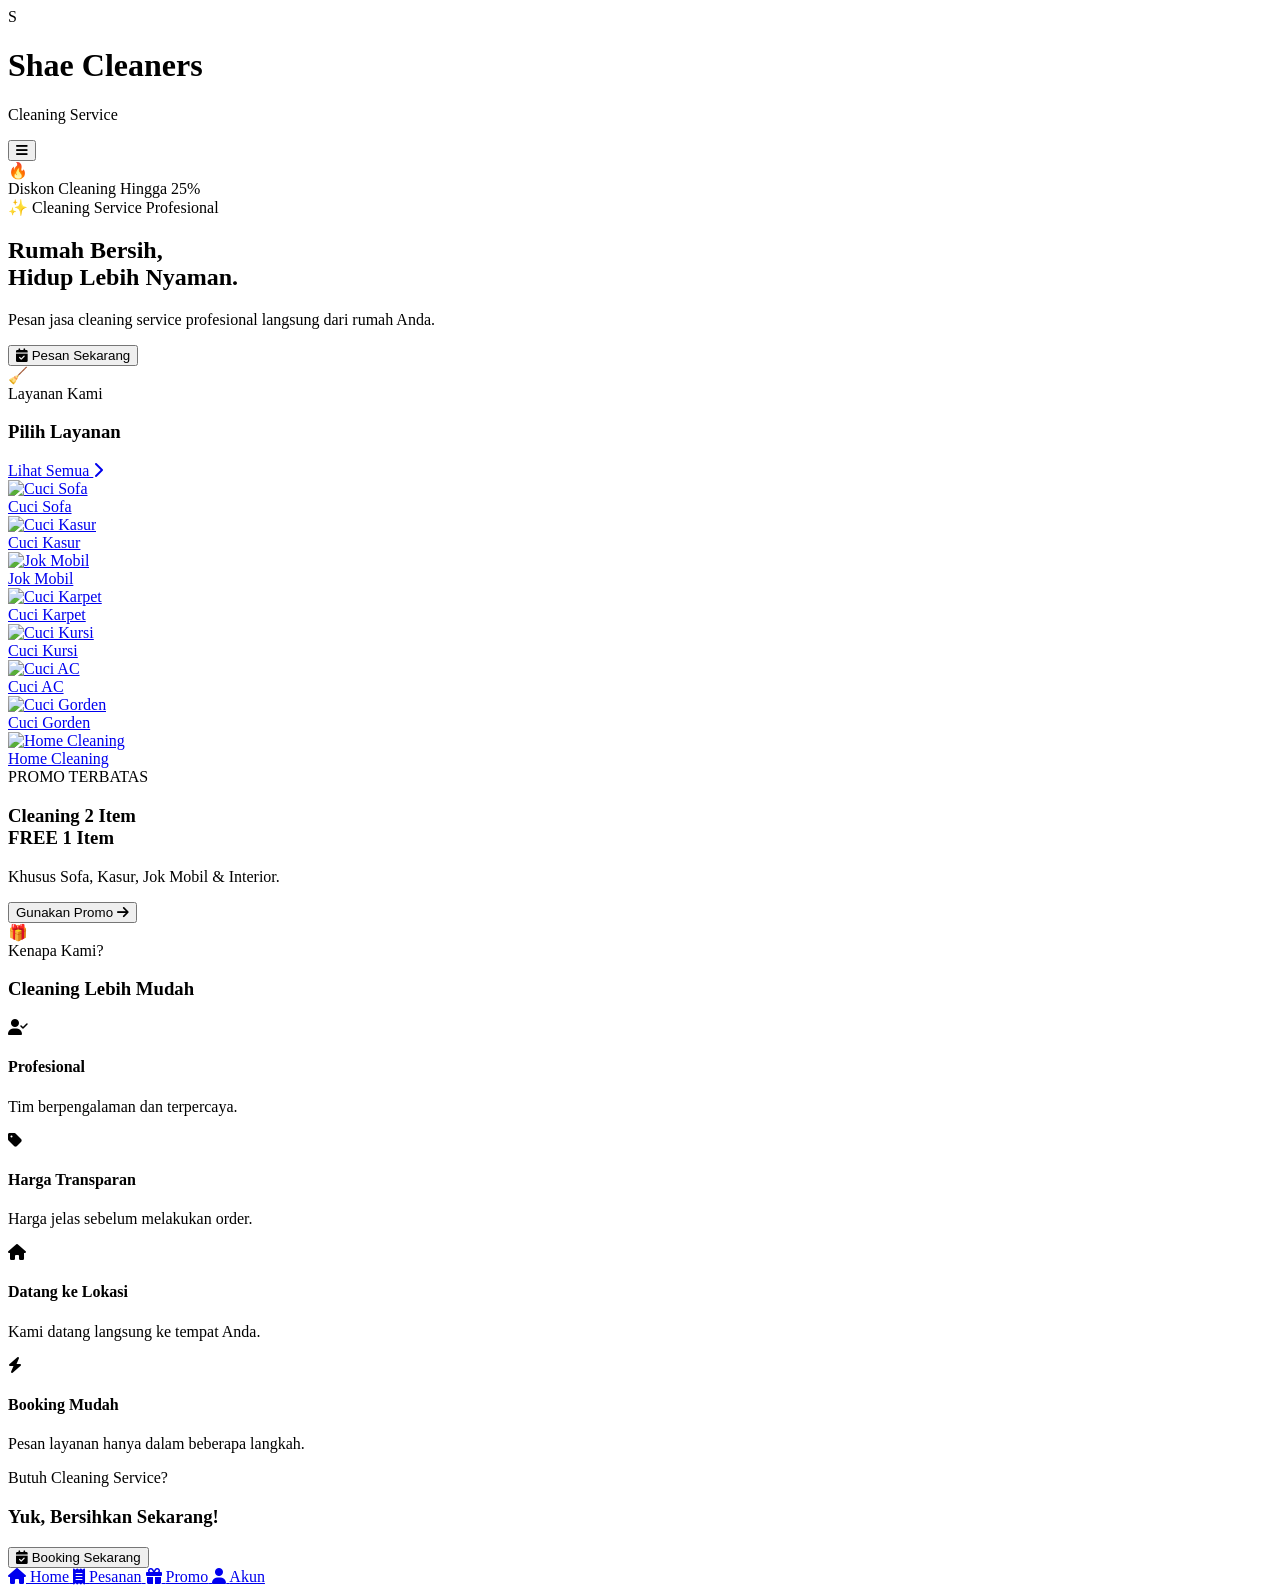
==== index.html @ 7806cbf8 "Create index.html" ====
<!DOCTYPE html>
<html lang="id">
<head>
    <meta charset="UTF-8">

    <meta name="viewport"
          content="width=device-width, initial-scale=1.0,
                   maximum-scale=1.0, user-scalable=no">

    <meta name="theme-color" content="#1976D2">

    <meta name="description"
          content="Shae Cleaners - Jasa cleaning service profesional untuk sofa, kasur, jok mobil, karpet dan rumah.">

    <title>Shae Cleaners</title>

    <!-- PWA -->
    <link rel="manifest" href="manifest.json">

    <!-- CSS -->
    <link rel="stylesheet" href="css/style.css">

    <!-- Font -->
    <link rel="preconnect" href="https://fonts.googleapis.com">
    <link rel="preconnect" href="https://fonts.gstatic.com" crossorigin>

    <link href="https://fonts.googleapis.com/css2?family=Poppins:wght@400;500;600;700&display=swap"
          rel="stylesheet">

    <!-- Icons -->
    <link rel="stylesheet"
          href="https://cdnjs.cloudflare.com/ajax/libs/font-awesome/6.5.2/css/all.min.css">
</head>

<body>

<!-- =========================
     APP
========================= -->
<div class="app">

    <!-- =========================
         HEADER
    ========================== -->
    <header class="header">

        <div class="header-left">

            <div class="logo">
                <span>S</span>
            </div>

            <div class="brand">
                <h1>Shae <b>Cleaners</b></h1>
                <p>Cleaning Service</p>
            </div>

        </div>

        <button class="menu-btn" id="menuBtn" aria-label="Menu">
            <i class="fa-solid fa-bars"></i>
        </button>

    </header>


    <!-- =========================
         PROMO HEADER
    ========================== -->
    <div class="promo-bar">

        <div class="promo-icon">
            🔥
        </div>

        <div class="promo-text">
            <span id="promoText">
                Diskon Cleaning Hingga 25%
            </span>
        </div>

    </div>


    <!-- =========================
         HERO
    ========================== -->
    <section class="hero">

        <div class="hero-content">

            <span class="hero-badge">
                ✨ Cleaning Service Profesional
            </span>

            <h2>
                Rumah Bersih,<br>
                <span>Hidup Lebih Nyaman.</span>
            </h2>

            <p>
                Pesan jasa cleaning service profesional
                langsung dari rumah Anda.
            </p>

            <button class="btn-primary"
                    onclick="location.href='order.html'">

                <i class="fa-solid fa-calendar-check"></i>

                Pesan Sekarang

            </button>

        </div>

        <div class="hero-image">

            <div class="clean-icon">
                🧹
            </div>

            <div class="bubble bubble-1"></div>
            <div class="bubble bubble-2"></div>
            <div class="bubble bubble-3"></div>

        </div>

    </section>
<!-- =========================
     LAYANAN
========================= -->
<section class="section services-section">

    <div class="section-title">

        <div>
            <span>Layanan Kami</span>
            <h3>Pilih Layanan</h3>
        </div>

        <a href="order.html" class="see-all">
            Lihat Semua
            <i class="fa-solid fa-chevron-right"></i>
        </a>

    </div>


    <div class="service-grid">

        <!-- Cuci Sofa -->
        <a href="sofa.html" class="service-card">

            <div class="service-icon">
                <img src="assets/icons/sofa.png"
                     alt="Cuci Sofa">
            </div>

            <span>Cuci Sofa</span>

        </a>


        <!-- Cuci Kasur -->
        <a href="kasur.html" class="service-card">

            <div class="service-icon">
                <img src="assets/icons/kasur.png"
                     alt="Cuci Kasur">
            </div>

            <span>Cuci Kasur</span>

        </a>


        <!-- Jok Mobil -->
        <a href="jokmobil.html" class="service-card">

            <div class="service-icon">
                <img src="assets/icons/jokmobil.png"
                     alt="Jok Mobil">
            </div>

            <span>Jok Mobil</span>

        </a>


        <!-- Karpet -->
        <a href="karpet.html" class="service-card">

            <div class="service-icon">
                <img src="assets/icons/karpet.png"
                     alt="Cuci Karpet">
            </div>

            <span>Cuci Karpet</span>

        </a>


        <!-- Kursi -->
        <a href="kursi.html" class="service-card">

            <div class="service-icon">
                <img src="assets/icons/kursi.png"
                     alt="Cuci Kursi">
            </div>

            <span>Cuci Kursi</span>

        </a>


        <!-- AC -->
        <a href="ac.html" class="service-card">

            <div class="service-icon">
                <img src="assets/icons/ac.png"
                     alt="Cuci AC">
            </div>

            <span>Cuci AC</span>

        </a>


        <!-- Gorden -->
        <a href="gorden.html" class="service-card">

            <div class="service-icon">
                <img src="assets/icons/gorden.png"
                     alt="Cuci Gorden">
            </div>

            <span>Cuci Gorden</span>

        </a>


        <!-- Home Cleaning -->
        <a href="homecleaning.html" class="service-card">

            <div class="service-icon">
                <img src="assets/icons/homecleaning.png"
                     alt="Home Cleaning">
            </div>

            <span>Home Cleaning</span>

        </a>

    </div>
</section>
    <!-- =========================
         PROMO CARD
    ========================== -->
    <section class="promo-section">

        <div class="promo-card">

            <div class="promo-card-content">

                <span class="promo-label">
                    PROMO TERBATAS
                </span>

                <h3>
                    Cleaning 2 Item<br>
                    <strong>FREE 1 Item</strong>
                </h3>

                <p>
                    Khusus Sofa, Kasur, Jok Mobil
                    & Interior.
                </p>

                <button onclick="location.href='order.html'">

                    Gunakan Promo

                    <i class="fa-solid fa-arrow-right"></i>

                </button>

            </div>

            <div class="promo-card-icon">
                🎁
            </div>

        </div>

    </section>


    <!-- =========================
         KEUNGGULAN
    ========================== -->
    <section class="section advantages">

        <div class="section-heading">

            <span>Kenapa Kami?</span>

            <h3>
                Cleaning Lebih Mudah
            </h3>

        </div>


        <div class="advantage-list">

            <div class="advantage">

                <div class="advantage-icon">
                    <i class="fa-solid fa-user-check"></i>
                </div>

                <div>
                    <h4>Profesional</h4>
                    <p>Tim berpengalaman dan terpercaya.</p>
                </div>

            </div>


            <div class="advantage">

                <div class="advantage-icon">
                    <i class="fa-solid fa-tag"></i>
                </div>

                <div>
                    <h4>Harga Transparan</h4>
                    <p>Harga jelas sebelum melakukan order.</p>
                </div>

            </div>


            <div class="advantage">

                <div class="advantage-icon">
                    <i class="fa-solid fa-house"></i>
                </div>

                <div>
                    <h4>Datang ke Lokasi</h4>
                    <p>Kami datang langsung ke tempat Anda.</p>
                </div>

            </div>


            <div class="advantage">

                <div class="advantage-icon">
                    <i class="fa-solid fa-bolt"></i>
                </div>

                <div>
                    <h4>Booking Mudah</h4>
                    <p>Pesan layanan hanya dalam beberapa langkah.</p>
                </div>

            </div>

        </div>

    </section>


    <!-- =========================
         CTA
    ========================== -->
    <section class="cta">

        <div class="cta-content">

            <span>
                Butuh Cleaning Service?
            </span>

            <h3>
                Yuk, Bersihkan Sekarang!
            </h3>

            <button onclick="location.href='order.html'">

                <i class="fa-solid fa-calendar-check"></i>

                Booking Sekarang

            </button>

        </div>

    </section>


    <!-- =========================
         BOTTOM NAVIGATION
    ========================== -->
    <nav class="bottom-nav">

        <a href="index.html" class="nav-item active">

            <i class="fa-solid fa-house"></i>

            <span>Home</span>

        </a>


        <a href="order.html" class="nav-item">

            <i class="fa-solid fa-receipt"></i>

            <span>Pesanan</span>

        </a>


        <a href="promo.html" class="nav-item">

            <i class="fa-solid fa-gift"></i>

            <span>Promo</span>

        </a>


        <a href="akun.html" class="nav-item">

            <i class="fa-solid fa-user"></i>

            <span>Akun</span>

        </a>

    </nav>

</div>
<!-- =========================
     JAVASCRIPT
========================= -->
<script src="js/app.js"></script>
</body>
</html>
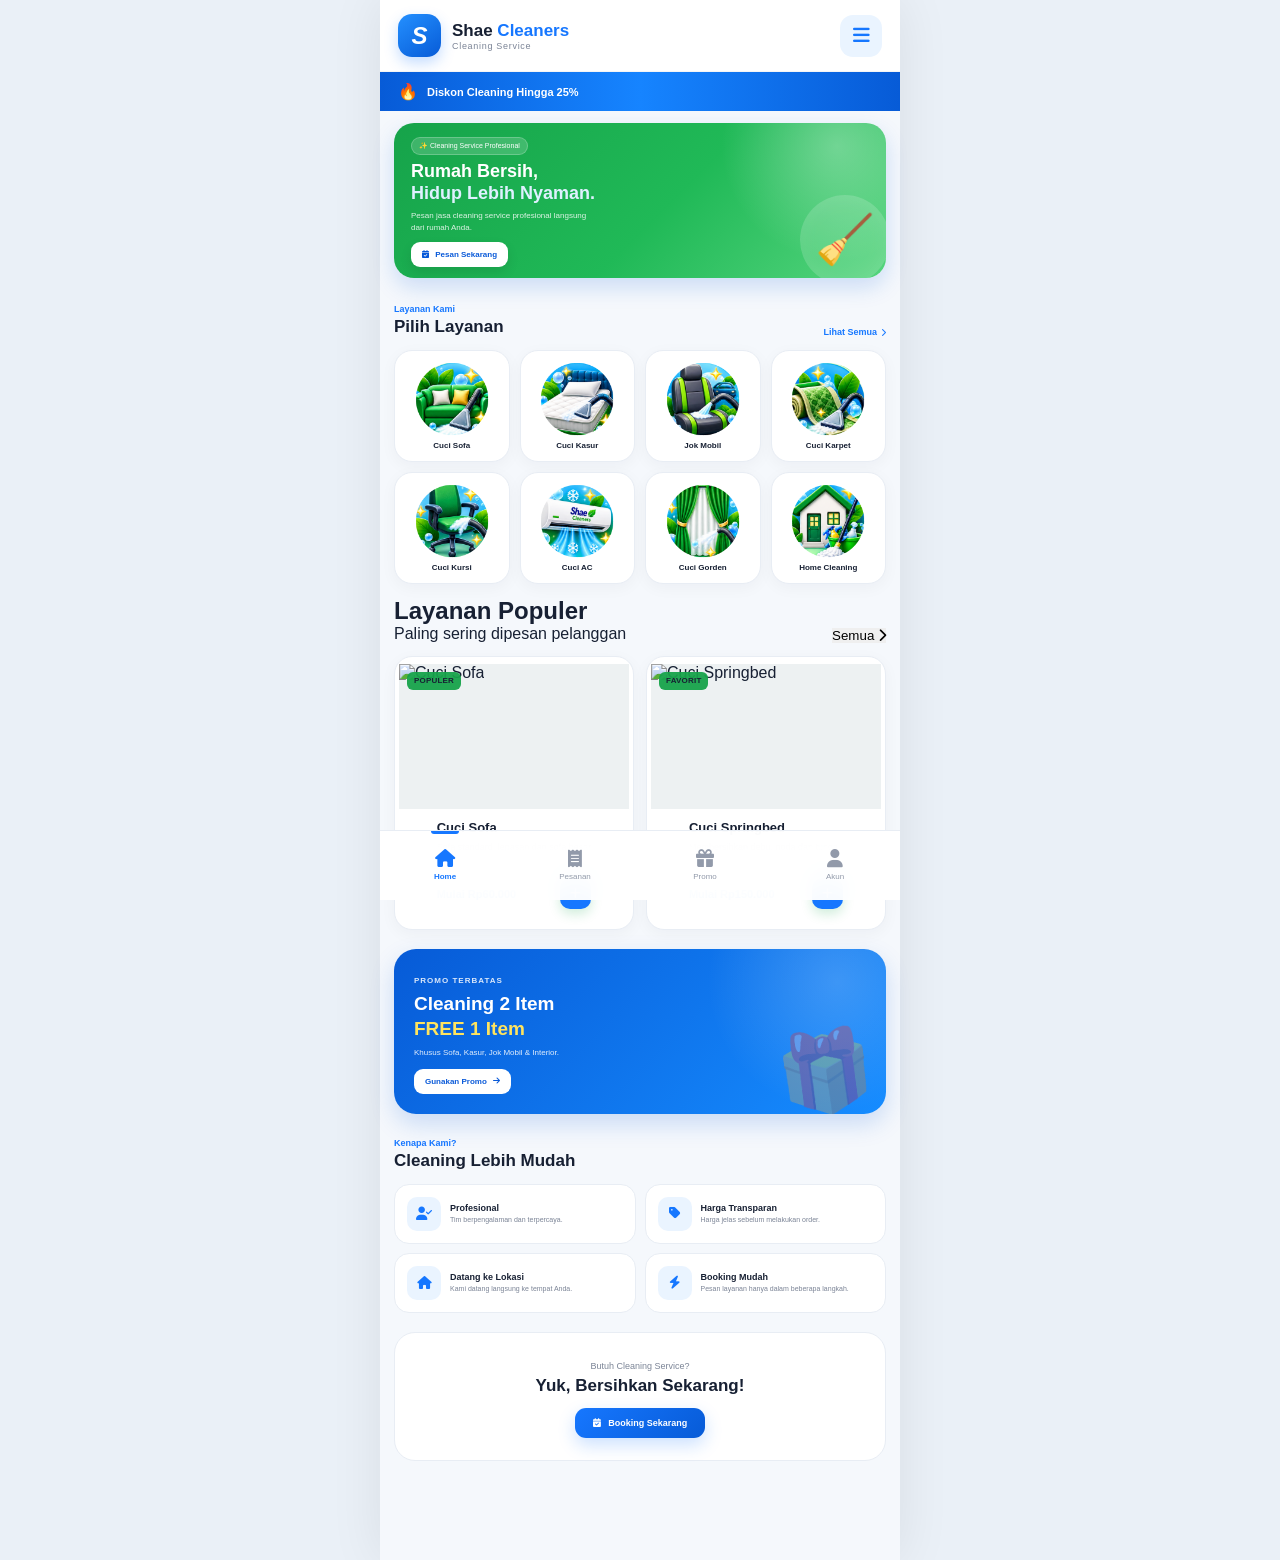
==== commit a70a2a3b: "Update index.html" ====
--- a/index.html
+++ b/index.html
@@ -254,6 +254,107 @@
 
     </div>
 </section>
+<!-- =====================================================
+     LAYANAN POPULER
+===================================================== -->
+<section class="section">
+  <div class="section-title">
+    <div>
+      <h2>Layanan Populer</h2>
+      <p>Paling sering dipesan pelanggan</p>
+    </div>
+    <button onclick="goToServices()">
+      Semua
+      <i class="fa-solid fa-chevron-right"></i>
+    </button>
+  </div>
+  <div class="service-list">
+    <!-- SOFA -->
+    <article class="service-card"
+             onclick="openService('sofa')">
+      <div class="service-image">
+        <img
+          src="assets/banner/banner1.png"
+          alt="Cuci Sofa"
+          loading="lazy"
+        >
+        <span class="service-badge">
+          POPULER
+        </span>
+      </div>
+      <div class="service-info">
+        <h3>Cuci Sofa</h3>
+        <p>
+          Sofa standard, lepasan dan sofa besar
+        </p>
+
+        <div class="service-bottom">
+
+          <strong>
+            Mulai Rp60.000
+          </strong>
+
+          <button
+            onclick="event.stopPropagation(); openService('sofa')">
+
+            <i class="fa-solid fa-plus"></i>
+
+          </button>
+
+        </div>
+
+      </div>
+
+    </article>
+
+
+
+    <!-- SPRINGBED -->
+
+    <article class="service-card"
+             onclick="openService('kasur')">
+
+      <div class="service-image">
+
+        <img
+          src="assets/banner/banner2.png"
+          alt="Cuci Springbed"
+          loading="lazy"
+        >
+
+        <span class="service-badge">
+          FAVORIT
+        </span>
+
+      </div>
+
+      <div class="service-info">
+
+        <h3>Cuci Springbed</h3>
+
+        <p>
+          Membersihkan debu, noda dan tungau
+        </p>
+
+        <div class="service-bottom">
+
+          <strong>
+            Mulai Rp150.000
+          </strong>
+
+          <button
+            onclick="event.stopPropagation(); openService('kasur')">
+
+            <i class="fa-solid fa-plus"></i>
+
+          </button>
+
+        </div>
+
+      </div>
+
+    </article>
+</div></section>
     <!-- =========================
          PROMO CARD
     ========================== -->
--- a/css/style.css
+++ b/css/style.css
@@ -0,0 +1,1010 @@
+/* =====================================================
+   SHAE CLEANERS
+   STYLE.CSS
+===================================================== */
+
+:root {
+    --primary: #1677ff;
+    --primary-dark: #0758d8;
+    --primary-light: #eaf4ff;
+    --text: #172033;
+    --muted: #7b8496;
+    --white: #ffffff;
+    --bg: #f5f8fc;
+    --border: #e8edf4;
+    --shadow: 0 8px 25px rgba(24, 75, 130, 0.08);
+    --radius: 18px;
+}
+
+* {
+    margin: 0;
+    padding: 0;
+    box-sizing: border-box;
+}
+
+html {
+    scroll-behavior: smooth;
+}
+
+body {
+    font-family: "Poppins", sans-serif;
+    background: var(--bg);
+    color: var(--text);
+    min-height: 100vh;
+    overflow-x: hidden;
+}
+
+button,
+a {
+    font-family: inherit;
+}
+
+button {
+    border: none;
+    cursor: pointer;
+}
+
+a {
+    text-decoration: none;
+    color: inherit;
+}
+
+
+/* =====================================================
+   APP
+===================================================== */
+
+.app {
+    width: 100%;
+    max-width: 520px;
+    min-height: 100vh;
+    margin: auto;
+    background: var(--bg);
+    position: relative;
+    padding-bottom: 85px;
+}
+
+
+/* =====================================================
+   HEADER
+===================================================== */
+
+.header {
+    height: 72px;
+    background: var(--white);
+    display: flex;
+    align-items: center;
+    justify-content: space-between;
+    padding: 0 18px;
+    position: sticky;
+    top: 0;
+    z-index: 1000;
+    border-bottom: 1px solid rgba(0, 0, 0, 0.04);
+}
+
+.header-left {
+    display: flex;
+    align-items: center;
+    gap: 11px;
+}
+
+.logo {
+    width: 43px;
+    height: 43px;
+    border-radius: 14px;
+    display: flex;
+    justify-content: center;
+    align-items: center;
+    background: linear-gradient(145deg, #2490ff, #075bd7);
+    box-shadow: 0 6px 14px rgba(22, 119, 255, 0.25);
+}
+
+.logo span {
+    color: white;
+    font-size: 24px;
+    font-weight: 700;
+    font-style: italic;
+}
+
+.brand h1 {
+    font-size: 17px;
+    line-height: 20px;
+    font-weight: 600;
+    color: var(--text);
+}
+
+.brand h1 b {
+    color: var(--primary);
+}
+
+.brand p {
+    color: var(--muted);
+    font-size: 9px;
+    letter-spacing: 0.7px;
+}
+
+.menu-btn {
+    width: 42px;
+    height: 42px;
+    border-radius: 13px;
+    background: var(--primary-light);
+    color: var(--primary);
+    font-size: 19px;
+    display: flex;
+    align-items: center;
+    justify-content: center;
+    transition: 0.2s;
+}
+
+.menu-btn:active {
+    transform: scale(0.92);
+}
+
+
+/* =====================================================
+   PROMO BAR
+===================================================== */
+
+.promo-bar {
+    height: 39px;
+    padding: 0 18px;
+    background: linear-gradient(
+        90deg,
+        #075bd7,
+        #1684ff,
+        #075bd7
+    );
+    color: white;
+    display: flex;
+    align-items: center;
+    gap: 9px;
+    overflow: hidden;
+}
+
+.promo-icon {
+    font-size: 16px;
+    flex-shrink: 0;
+}
+
+.promo-text {
+    font-size: 11px;
+    font-weight: 600;
+    white-space: nowrap;
+    overflow: hidden;
+}
+
+#promoText {
+    display: inline-block;
+    transition: 0.35s ease;
+}
+
+/* =====================================================
+   HERO - COMPACT
+===================================================== */
+
+.hero {
+    margin: 12px 14px;
+    min-height: 155px;
+    height: 155px;
+    border-radius: 20px;
+    overflow: hidden;
+    position: relative;
+
+    background:
+        radial-gradient(
+            circle at 90% 15%,
+            rgba(255,255,255,0.30),
+            transparent 25%
+        ),
+        linear-gradient(
+      135deg,
+      #16a34a 0%,
+      #20b957 55%,
+      #54d47d 100%
+    );
+
+    color: white;
+
+    display: flex;
+    align-items: center;
+
+    padding: 16px 17px;
+
+    box-shadow:
+        0 9px 22px rgba(9, 94, 215, 0.18);
+}
+
+
+/* Isi Hero */
+
+.hero-content {
+    width: 68%;
+    position: relative;
+    z-index: 2;
+}
+
+
+/* Badge */
+
+.hero-badge {
+    display: inline-block;
+
+    background: rgba(255,255,255,0.17);
+    border: 1px solid rgba(255,255,255,0.22);
+
+    padding: 4px 7px;
+    border-radius: 20px;
+
+    font-size: 7px;
+
+    margin-bottom: 6px;
+}
+
+
+/* Judul */
+
+.hero h2 {
+    font-size: 18px;
+    line-height: 1.22;
+    font-weight: 700;
+
+    margin-bottom: 5px;
+}
+
+.hero h2 span {
+    color: #dff1ff;
+}
+
+
+/* Deskripsi */
+
+.hero p {
+    font-size: 8px;
+    line-height: 1.45;
+
+    color: rgba(255,255,255,0.85);
+
+    max-width: 180px;
+}
+
+
+/* Tombol */
+
+.btn-primary {
+    margin-top: 8px;
+
+    padding: 8px 11px;
+
+    border-radius: 9px;
+
+    background: white;
+    color: var(--primary-dark);
+
+    font-size: 8px;
+    font-weight: 700;
+
+    box-shadow:
+        0 5px 12px rgba(0,0,0,0.10);
+
+    transition: 0.2s;
+}
+
+.btn-primary i {
+    margin-right: 4px;
+}
+
+
+/* Gambar/Icon Hero */
+
+.hero-image {
+    position: absolute;
+
+    width: 110px;
+    height: 110px;
+
+    right: -8px;
+    bottom: -12px;
+}
+
+.clean-icon {
+    width: 90px;
+    height: 90px;
+
+    border-radius: 50%;
+
+    background: rgba(255,255,255,0.13);
+
+    display: flex;
+    align-items: center;
+    justify-content: center;
+
+    font-size: 48px;
+
+    position: absolute;
+
+    right: 4px;
+    bottom: 5px;
+
+    box-shadow:
+        inset 0 0 25px rgba(255,255,255,0.08);
+}
+
+
+/* Bubble */
+
+.bubble-1 {
+    width: 15px;
+    height: 15px;
+}
+
+.bubble-2 {
+    width: 8px;
+    height: 8px;
+}
+
+.bubble-3 {
+    width: 11px;
+    height: 11px;
+}
+/* =====================================================
+   SECTION
+===================================================== */
+
+.section {
+    padding: 8px 14px 5px;
+}
+
+.section-title {
+    display: flex;
+    align-items: flex-end;
+    justify-content: space-between;
+    margin-bottom: 13px;
+}
+
+.section-title span,
+.section-heading span {
+    color: var(--primary);
+    font-size: 9px;
+    font-weight: 600;
+}
+
+.section-title h3,
+.section-heading h3 {
+    margin-top: 1px;
+    font-size: 17px;
+    font-weight: 700;
+}
+
+.see-all {
+    color: var(--primary);
+    font-size: 9px;
+    font-weight: 600;
+    display: flex;
+    align-items: center;
+    gap: 4px;
+}
+
+.see-all i {
+    font-size: 8px;
+}
+
+
+/* =====================================================
+   SERVICE GRID
+===================================================== */
+
+.service-grid {
+    display: grid;
+    grid-template-columns: repeat(4, 1fr);
+    gap: 10px;
+}
+
+.service-card {
+    background: var(--white);
+    border-radius: 16px;
+    min-height: 112px;
+    padding: 7px 4px 9px;
+    display: flex;
+    flex-direction: column;
+    align-items: center;
+    justify-content: center;
+    border: 1px solid var(--border);
+    box-shadow: 0 5px 16px rgba(30, 65, 110, 0.045);
+    transition:
+        transform 0.2s,
+        box-shadow 0.2s;
+}
+
+.service-card:active {
+    transform: scale(0.94);
+}
+
+.service-icon {
+    width: 76px;
+    height: 76px;
+    display: flex;
+    justify-content: center;
+    align-items: center;
+    margin-bottom: 4px;
+}
+
+.service-icon img {
+    width: 100%;
+    height: 100%;
+    object-fit: contain;
+    display: block;
+    transition: transform 0.25s ease;
+}
+
+.service-card:hover .service-icon img {
+    transform: translateY(-4px) scale(1.04);
+}
+
+.service-card span {
+    font-size: 8px;
+    font-weight: 600;
+    color: var(--text);
+    text-align: center;
+}
+
+
+/* =====================================================
+   PROMO CARD
+===================================================== */
+
+.promo-section {
+    padding: 14px;
+}
+
+.promo-card {
+    min-height: 155px;
+    border-radius: 22px;
+    background:
+        radial-gradient(
+            circle at 90% 20%,
+            rgba(255,255,255,0.18),
+            transparent 28%
+        ),
+        linear-gradient(
+            135deg,
+            #075bd7,
+            #168cff
+        );
+    color: white;
+    padding: 20px;
+    position: relative;
+    overflow: hidden;
+    box-shadow: 0 10px 25px rgba(7, 91, 215, 0.18);
+}
+
+.promo-card-content {
+    position: relative;
+    z-index: 2;
+}
+
+.promo-label {
+    font-size: 8px;
+    font-weight: 700;
+    letter-spacing: 1px;
+    opacity: 0.85;
+}
+
+.promo-card h3 {
+    margin-top: 5px;
+    font-size: 19px;
+    line-height: 1.3;
+}
+
+.promo-card h3 strong {
+    color: #ffe45e;
+}
+
+.promo-card p {
+    margin-top: 5px;
+    font-size: 8px;
+    line-height: 1.5;
+    opacity: 0.88;
+}
+
+.promo-card button {
+    margin-top: 10px;
+    background: white;
+    color: var(--primary-dark);
+    border-radius: 9px;
+    padding: 8px 11px;
+    font-size: 8px;
+    font-weight: 700;
+}
+
+.promo-card button i {
+    margin-left: 4px;
+}
+
+.promo-card-icon {
+    position: absolute;
+    right: 12px;
+    bottom: -4px;
+    font-size: 78px;
+    opacity: 0.28;
+    transform: rotate(-8deg);
+}
+
+
+/* =====================================================
+   ADVANTAGES
+===================================================== */
+
+.advantages {
+    padding-top: 4px;
+}
+
+.section-heading {
+    margin-bottom: 13px;
+}
+
+.advantage-list {
+    display: grid;
+    grid-template-columns: 1fr 1fr;
+    gap: 9px;
+}
+
+.advantage {
+    background: white;
+    border-radius: 15px;
+    padding: 12px;
+    display: flex;
+    align-items: center;
+    gap: 9px;
+    border: 1px solid var(--border);
+}
+
+.advantage-icon {
+    width: 34px;
+    height: 34px;
+    flex-shrink: 0;
+    border-radius: 10px;
+    background: var(--primary-light);
+    color: var(--primary);
+    display: flex;
+    justify-content: center;
+    align-items: center;
+    font-size: 13px;
+}
+
+.advantage h4 {
+    font-size: 9px;
+    margin-bottom: 2px;
+}
+
+.advantage p {
+    font-size: 7px;
+    line-height: 1.4;
+    color: var(--muted);
+}
+
+
+/* =====================================================
+   CTA
+===================================================== */
+
+.cta {
+    margin: 14px;
+    border-radius: 21px;
+    background: white;
+    padding: 22px 18px;
+    text-align: center;
+    border: 1px solid var(--border);
+}
+
+.cta span {
+    color: var(--muted);
+    font-size: 9px;
+}
+
+.cta h3 {
+    font-size: 17px;
+    margin: 3px 0 12px;
+}
+
+.cta button {
+    background: linear-gradient(
+        135deg,
+        #1677ff,
+        #075bd7
+    );
+    color: white;
+    border-radius: 11px;
+    padding: 10px 18px;
+    font-size: 9px;
+    font-weight: 600;
+    box-shadow: 0 7px 17px rgba(22,119,255,0.22);
+}
+
+.cta button i {
+    margin-right: 5px;
+}
+
+
+/* =====================================================
+   BOTTOM NAVIGATION
+===================================================== */
+
+.bottom-nav {
+    position: fixed;
+    left: 50%;
+    bottom: 0;
+    transform: translateX(-50%);
+    width: 100%;
+    max-width: 520px;
+    height: 70px;
+    background: rgba(255,255,255,0.96);
+    backdrop-filter: blur(14px);
+    -webkit-backdrop-filter: blur(14px);
+    border-top: 1px solid var(--border);
+    display: grid;
+    grid-template-columns: repeat(4, 1fr);
+    z-index: 2000;
+    padding-bottom: env(safe-area-inset-bottom);
+}
+
+.nav-item {
+    display: flex;
+    flex-direction: column;
+    justify-content: center;
+    align-items: center;
+    gap: 4px;
+    color: #929aaa;
+    font-size: 8px;
+    font-weight: 500;
+    position: relative;
+    transition: 0.2s;
+}
+
+.nav-item i {
+    font-size: 18px;
+}
+
+.nav-item.active {
+    color: var(--primary);
+    font-weight: 600;
+}
+
+.nav-item.active::before {
+    content: "";
+    position: absolute;
+    top: 0;
+    width: 28px;
+    height: 3px;
+    border-radius: 0 0 5px 5px;
+    background: var(--primary);
+}
+
+.nav-item:active {
+    transform: scale(0.9);
+}
+
+
+/* =====================================================
+   MENU POPUP
+===================================================== */
+
+.menu-overlay {
+    position: fixed;
+    inset: 0;
+    background: rgba(0,0,0,0.35);
+    z-index: 3000;
+    opacity: 0;
+    visibility: hidden;
+    transition: 0.25s;
+}
+
+.menu-overlay.show {
+    opacity: 1;
+    visibility: visible;
+}
+
+.menu-panel {
+    position: absolute;
+    right: 14px;
+    top: 68px;
+    width: 220px;
+    background: white;
+    border-radius: 18px;
+    padding: 8px;
+    box-shadow: 0 15px 35px rgba(0,0,0,0.15);
+    transform: translateY(-10px);
+    transition: 0.25s;
+}
+
+.menu-overlay.show .menu-panel {
+    transform: translateY(0);
+}
+
+.menu-panel a {
+    display: flex;
+    align-items: center;
+    gap: 11px;
+    padding: 12px;
+    border-radius: 12px;
+    font-size: 10px;
+    font-weight: 500;
+}
+
+.menu-panel a:hover {
+    background: var(--primary-light);
+    color: var(--primary);
+}
+
+.menu-panel a i {
+    width: 25px;
+    text-align: center;
+    color: var(--primary);
+}
+
+/* =========================================================
+   SERVICE LIST
+========================================================= */
+
+.service-list {
+
+  display: grid;
+
+  grid-template-columns: repeat(2, minmax(0, 1fr));
+
+  gap: 12px;
+
+}
+
+
+/* =========================================================
+   SERVICE CARD
+========================================================= */
+
+.service-card {
+
+  overflow: hidden;
+
+  background: var(--white);
+
+  border-radius: var(--radius);
+
+  border: 1px solid var(--border);
+
+  box-shadow:
+    0 4px 16px rgba(20, 30, 40, 0.04);
+
+  cursor: pointer;
+
+  transition:
+    transform 0.18s ease,
+    box-shadow 0.18s ease;
+
+}
+
+
+.service-card:active {
+
+  transform: scale(0.98);
+
+}
+
+
+.service-card:hover {
+
+  box-shadow:
+    0 8px 24px rgba(20, 30, 40, 0.08);
+
+}
+
+
+/* =========================================================
+   SERVICE IMAGE
+========================================================= */
+
+.service-image {
+
+  position: relative;
+
+  width: 100%;
+
+  height: 145px;
+
+  overflow: hidden;
+
+  background: #edf1f2;
+
+}
+
+
+.service-image img {
+
+  width: 100%;
+
+  height: 100%;
+
+  object-fit: cover;
+
+  transition: transform 0.35s ease;
+
+}
+
+
+.service-card:hover .service-image img {
+
+  transform: scale(1.04);
+
+}
+
+
+/* =========================================================
+   SERVICE BADGE
+========================================================= */
+
+.service-badge {
+
+  position: absolute;
+
+  left: 8px;
+
+  top: 8px;
+
+  padding: 5px 7px;
+
+  border-radius: 6px;
+
+  background: rgba(22, 163, 74, 0.94);
+
+  color: white;
+
+  font-size: 8px;
+
+  line-height: 1;
+
+  font-weight: 800;
+
+  letter-spacing: 0.2px;
+
+}
+
+
+/* =========================================================
+   SERVICE INFO
+========================================================= */
+
+.service-info {
+
+  padding: 11px;
+
+}
+
+
+.service-info h3 {
+
+  font-size: 13px;
+
+  font-weight: 800;
+
+  line-height: 1.25;
+
+  margin-bottom: 5px;
+
+}
+
+
+.service-info p {
+
+  color: var(--text-soft);
+
+  font-size: 9px;
+
+  line-height: 1.45;
+
+  min-height: 26px;
+
+}
+
+
+/* =========================================================
+   SERVICE BOTTOM
+========================================================= */
+
+.service-bottom {
+
+  display: flex;
+
+  align-items: center;
+
+  justify-content: space-between;
+
+  gap: 8px;
+
+  margin-top: 11px;
+
+}
+
+
+.service-bottom strong {
+
+  color: var(--primary);
+
+  font-size: 11px;
+
+  font-weight: 800;
+
+}
+
+
+.service-bottom button {
+
+  width: 31px;
+
+  height: 31px;
+
+  flex-shrink: 0;
+
+  border-radius: 10px;
+
+  display: flex;
+
+  align-items: center;
+
+  justify-content: center;
+
+  background: var(--primary);
+
+  color: white;
+
+  font-size: 12px;
+
+  box-shadow:
+    0 5px 12px rgba(22, 163, 74, 0.20);
+
+  transition: 0.18s ease;
+
+}
+
+
+.service-bottom button:active {
+
+  transform: scale(0.88);
+
+}
+/* =====================================================
+   RESPONSIVE
+===================================================== */
+
+@media (min-width: 521px) {
+
+    body {
+        background: #eaf0f7;
+    }
+
+    .app {
+        box-shadow: 0 0 50px rgba(0,0,0,0.08);
+    }
+}
+
+@media (max-width: 360px) {
+
+    .service-grid {
+        gap: 7px;
+    }
+
+    .service-card {
+        min-height: 102px;
+    }
+
+    .service-icon {
+        width: 68px;
+        height: 68px;
+    }
+
+    .hero h2 {
+        font-size: 20px;
+    }
+
+    .hero-image {
+        transform: scale(0.85);
+        right: -20px;
+    }
+}
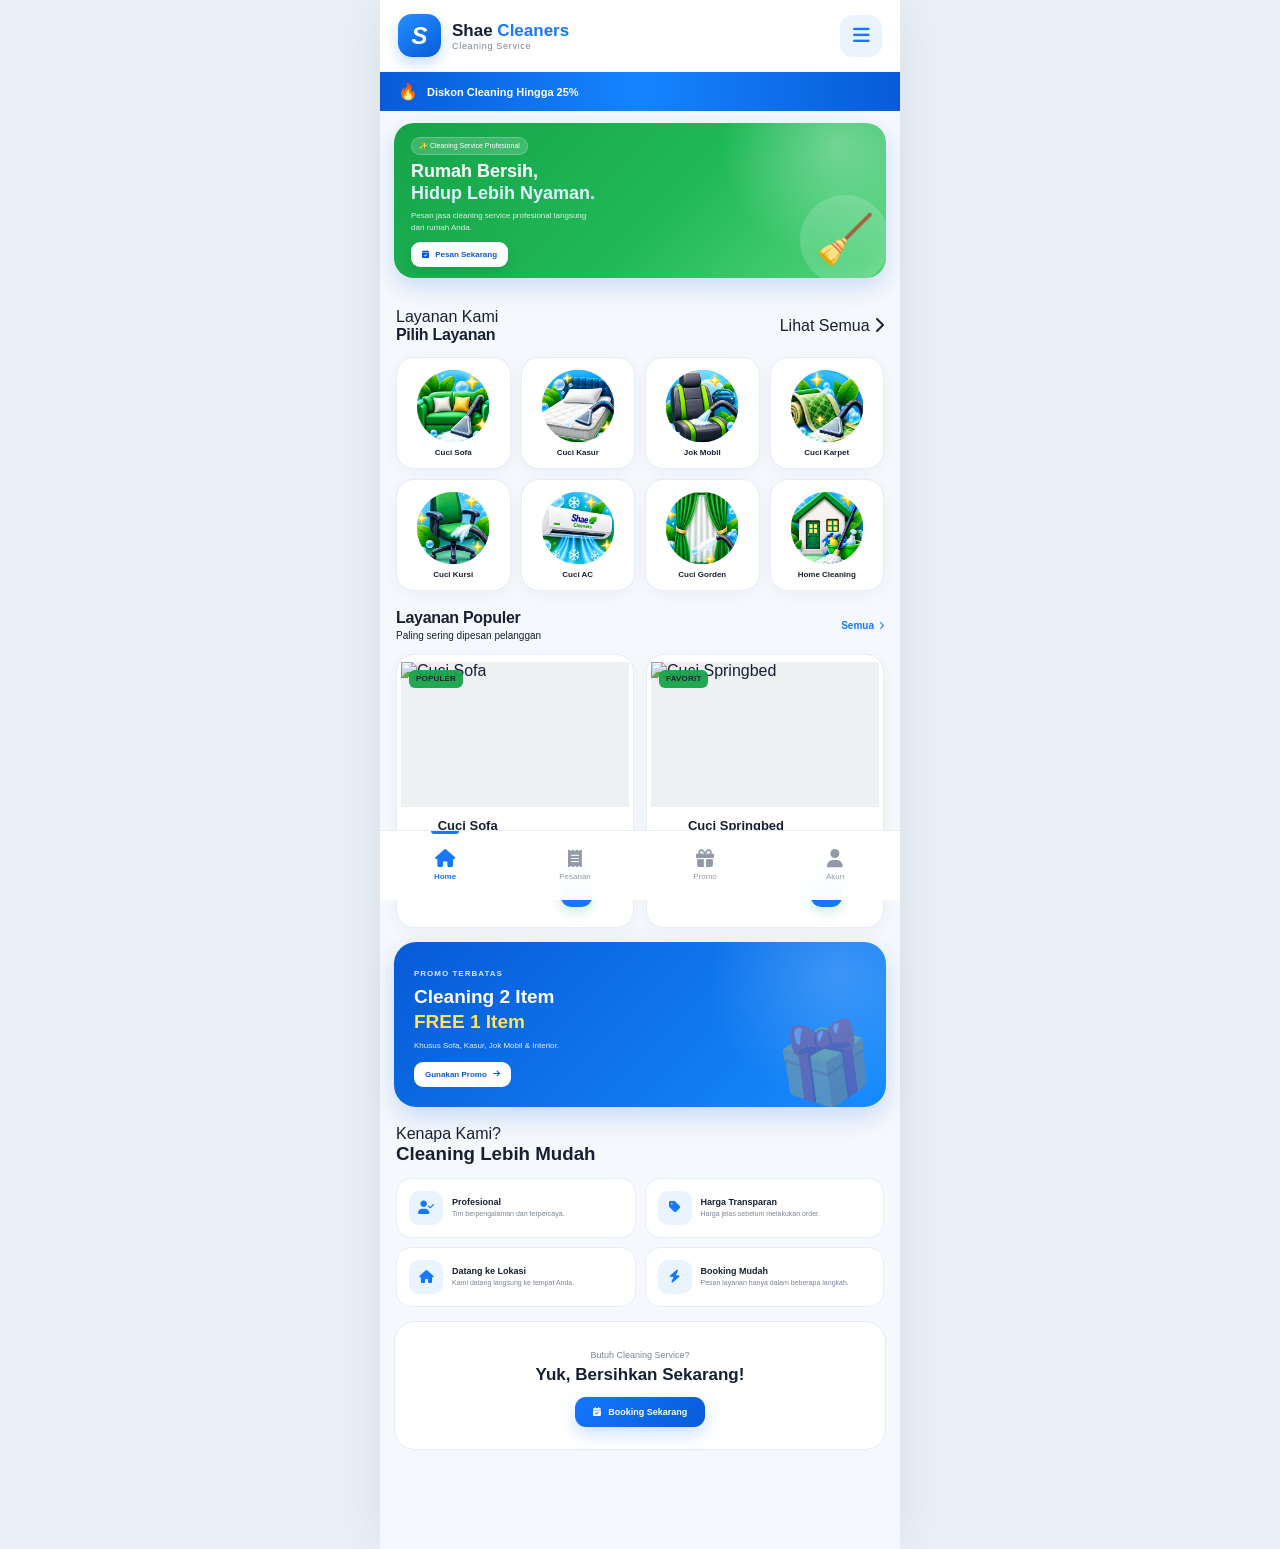
==== commit 3bcb4242: "Update index.html" ====
--- a/index.html
+++ b/index.html
@@ -130,27 +130,22 @@
 <!-- =========================
      LAYANAN
 ========================= -->
-<section class="section services-section">
-
+<section class="section">
     <div class="section-title">
-
         <div>
             <span>Layanan Kami</span>
-            <h3>Pilih Layanan</h3>
-        </div>
-
-        <a href="order.html" class="see-all">
+            <h2>Pilih Layanan</h2>
+        </div>
+        <a href="pages/order.html" class="see-all">
             Lihat Semua
             <i class="fa-solid fa-chevron-right"></i>
         </a>
 
     </div>
-
-
     <div class="service-grid">
 
         <!-- Cuci Sofa -->
-        <a href="sofa.html" class="service-card">
+        <a href="pages/sofa.html" class="service-card">
 
             <div class="service-icon">
                 <img src="assets/icons/sofa.png"
@@ -163,7 +158,7 @@
 
 
         <!-- Cuci Kasur -->
-        <a href="kasur.html" class="service-card">
+        <a href="pages/kasur.html" class="service-card">
 
             <div class="service-icon">
                 <img src="assets/icons/kasur.png"
@@ -176,7 +171,7 @@
 
 
         <!-- Jok Mobil -->
-        <a href="jokmobil.html" class="service-card">
+        <a href="pages/jokmobil.html" class="service-card">
 
             <div class="service-icon">
                 <img src="assets/icons/jokmobil.png"
@@ -189,7 +184,7 @@
 
 
         <!-- Karpet -->
-        <a href="karpet.html" class="service-card">
+        <a href="pages/karpet.html" class="service-card">
 
             <div class="service-icon">
                 <img src="assets/icons/karpet.png"
@@ -202,7 +197,7 @@
 
 
         <!-- Kursi -->
-        <a href="kursi.html" class="service-card">
+        <a href="pages/kursi.html" class="service-card">
 
             <div class="service-icon">
                 <img src="assets/icons/kursi.png"
@@ -215,7 +210,7 @@
 
 
         <!-- AC -->
-        <a href="ac.html" class="service-card">
+        <a href="pages/ac.html" class="service-card">
 
             <div class="service-icon">
                 <img src="assets/icons/ac.png"
@@ -228,7 +223,7 @@
 
 
         <!-- Gorden -->
-        <a href="gorden.html" class="service-card">
+        <a href="pages/gorden.html" class="service-card">
 
             <div class="service-icon">
                 <img src="assets/icons/gorden.png"
@@ -241,7 +236,7 @@
 
 
         <!-- Home Cleaning -->
-        <a href="homecleaning.html" class="service-card">
+        <a href="pages/homecleaning.html" class="service-card">
 
             <div class="service-icon">
                 <img src="assets/icons/homecleaning.png"
--- a/css/style.css
+++ b/css/style.css
@@ -156,6 +156,7 @@
     );
     color: white;
     display: flex;
+    position: sticky;
     align-items: center;
     gap: 9px;
     overflow: hidden;
@@ -346,49 +347,81 @@
     width: 11px;
     height: 11px;
 }
-/* =====================================================
-   SECTION
-===================================================== */
+
+/* =========================================================
+   GENERAL SECTION
+========================================================= */
 
 .section {
-    padding: 8px 14px 5px;
-}
+
+  padding: 18px 16px 0;
+
+}
+
 
 .section-title {
-    display: flex;
-    align-items: flex-end;
-    justify-content: space-between;
-    margin-bottom: 13px;
-}
-
-.section-title span,
-.section-heading span {
-    color: var(--primary);
-    font-size: 9px;
-    font-weight: 600;
-}
-
-.section-title h3,
-.section-heading h3 {
-    margin-top: 1px;
-    font-size: 17px;
-    font-weight: 700;
-}
-
-.see-all {
-    color: var(--primary);
-    font-size: 9px;
-    font-weight: 600;
-    display: flex;
-    align-items: center;
-    gap: 4px;
-}
-
-.see-all i {
-    font-size: 8px;
-}
-
-
+
+  display: flex;
+
+  align-items: center;
+
+  justify-content: space-between;
+
+  gap: 10px;
+
+  margin-bottom: 13px;
+
+}
+
+
+.section-title h2 {
+
+  font-size: 16px;
+
+  font-weight: 800;
+
+  letter-spacing: -0.3px;
+
+}
+
+
+.section-title p {
+
+  color: var(--text-soft);
+
+  font-size: 10px;
+
+  margin-top: 3px;
+
+}
+
+
+.section-title button {
+
+  display: flex;
+
+  align-items: center;
+
+  gap: 5px;
+
+  background: transparent;
+
+  color: var(--primary);
+
+  font-size: 10px;
+
+  font-weight: 700;
+
+  white-space: nowrap;
+
+}
+
+
+.section-title button i {
+
+  font-size: 8px;
+
+}
 /* =====================================================
    SERVICE GRID
 ===================================================== */
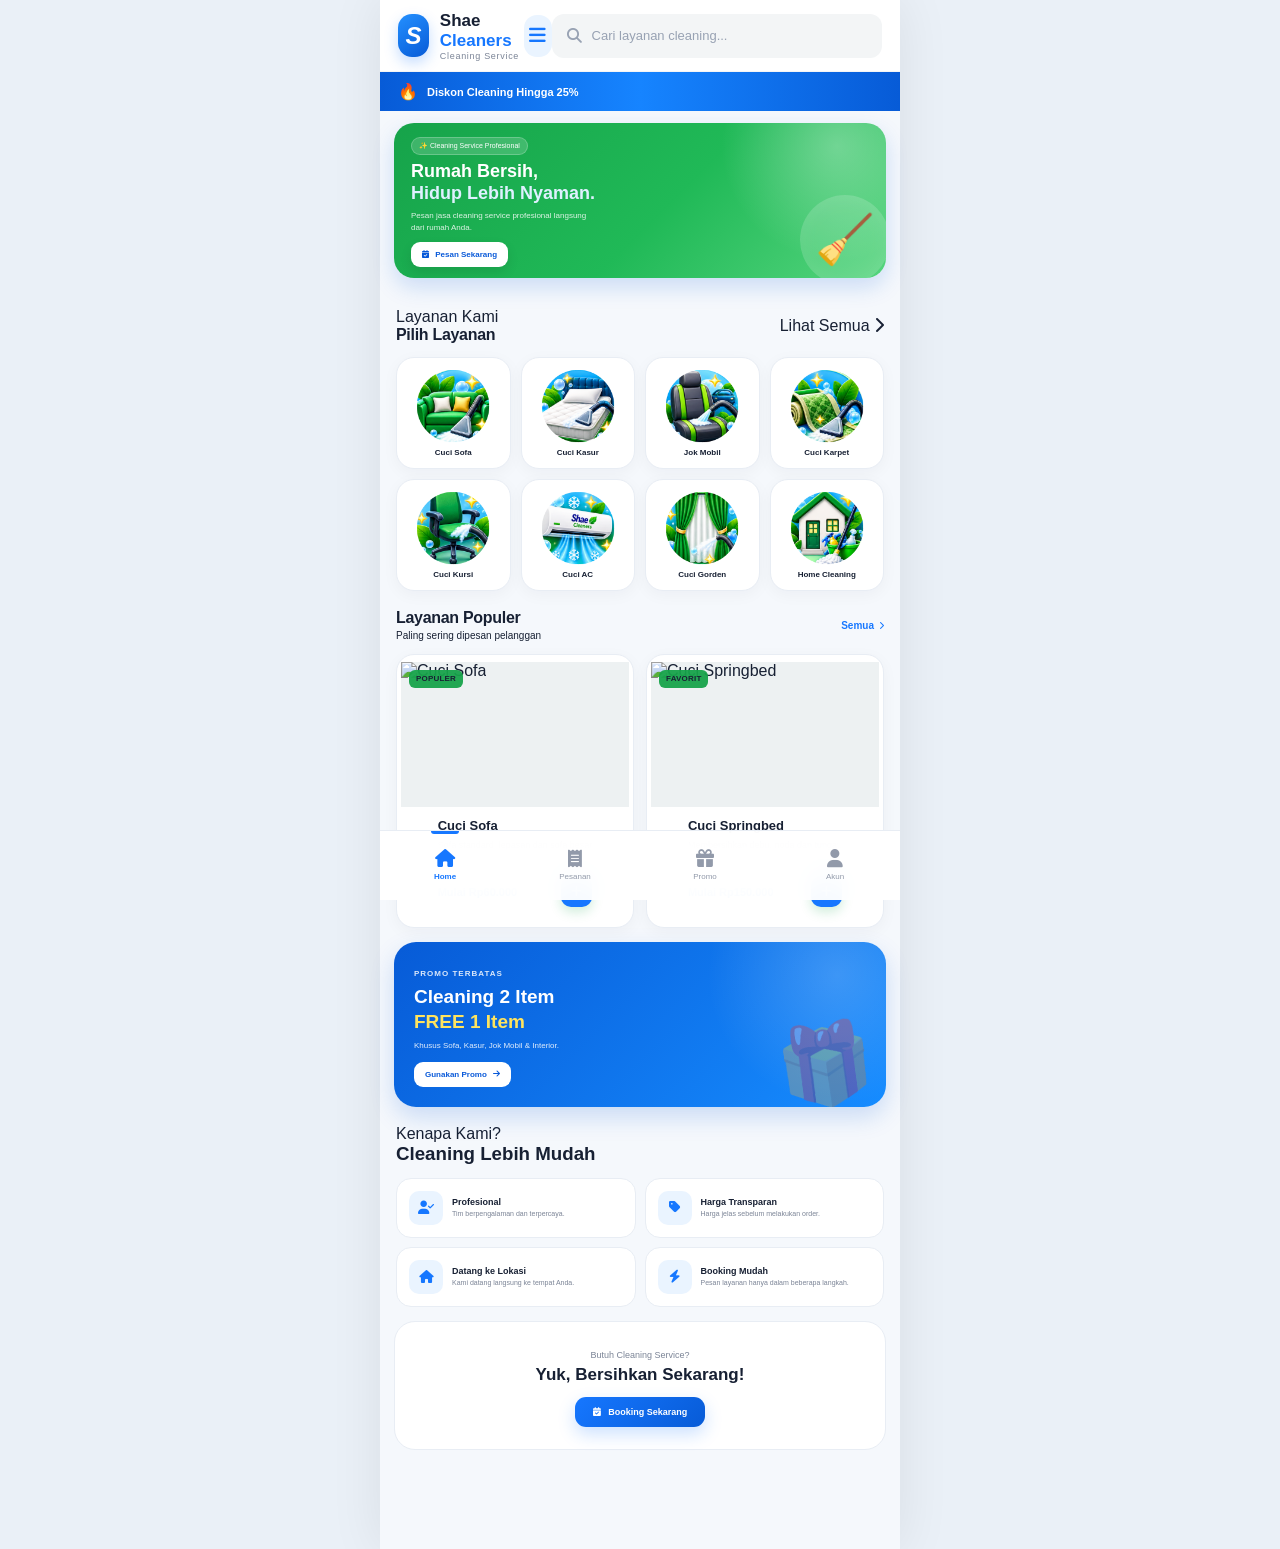
==== commit 3d442ec8: "Update index.html" ====
--- a/index.html
+++ b/index.html
@@ -60,10 +60,16 @@
         <button class="menu-btn" id="menuBtn" aria-label="Menu">
             <i class="fa-solid fa-bars"></i>
         </button>
-
+<!-- SEARCH -->
+  <div class="search-box">
+    <i class="fa-solid fa-magnifying-glass"></i>
+    <input
+      type="search"
+      id="searchInput"
+      placeholder="Cari layanan cleaning..."
+      autocomplete="off" >
+  </div>
     </header>
-
-
     <!-- =========================
          PROMO HEADER
     ========================== -->
--- a/css/style.css
+++ b/css/style.css
@@ -140,7 +140,80 @@
     transform: scale(0.92);
 }
 
-
+/* =========================================================
+   SEARCH
+========================================================= */
+
+.search-box {
+
+  height: 44px;
+
+  width: 100%;
+
+  display: flex;
+
+  align-items: center;
+
+  gap: 10px;
+
+  padding: 0 14px;
+
+  border-radius: 12px;
+
+  background: #f3f5f6;
+
+  border: 1px solid transparent;
+
+  transition: 0.2s ease;
+
+}
+
+
+.search-box:focus-within {
+
+  background: #fff;
+
+  border-color: #cdebd7;
+
+  box-shadow:
+    0 0 0 3px rgba(22, 163, 74, 0.08);
+
+}
+
+
+.search-box i {
+
+  color: #98a2b3;
+
+  font-size: 15px;
+
+}
+
+
+.search-box input {
+
+  flex: 1;
+
+  width: 100%;
+
+  border: 0;
+
+  outline: 0;
+
+  background: transparent;
+
+  color: var(--text);
+
+  font-size: 13px;
+
+}
+
+
+.search-box input::placeholder {
+
+  color: #98a2b3;
+
+}
 /* =====================================================
    PROMO BAR
 ===================================================== */
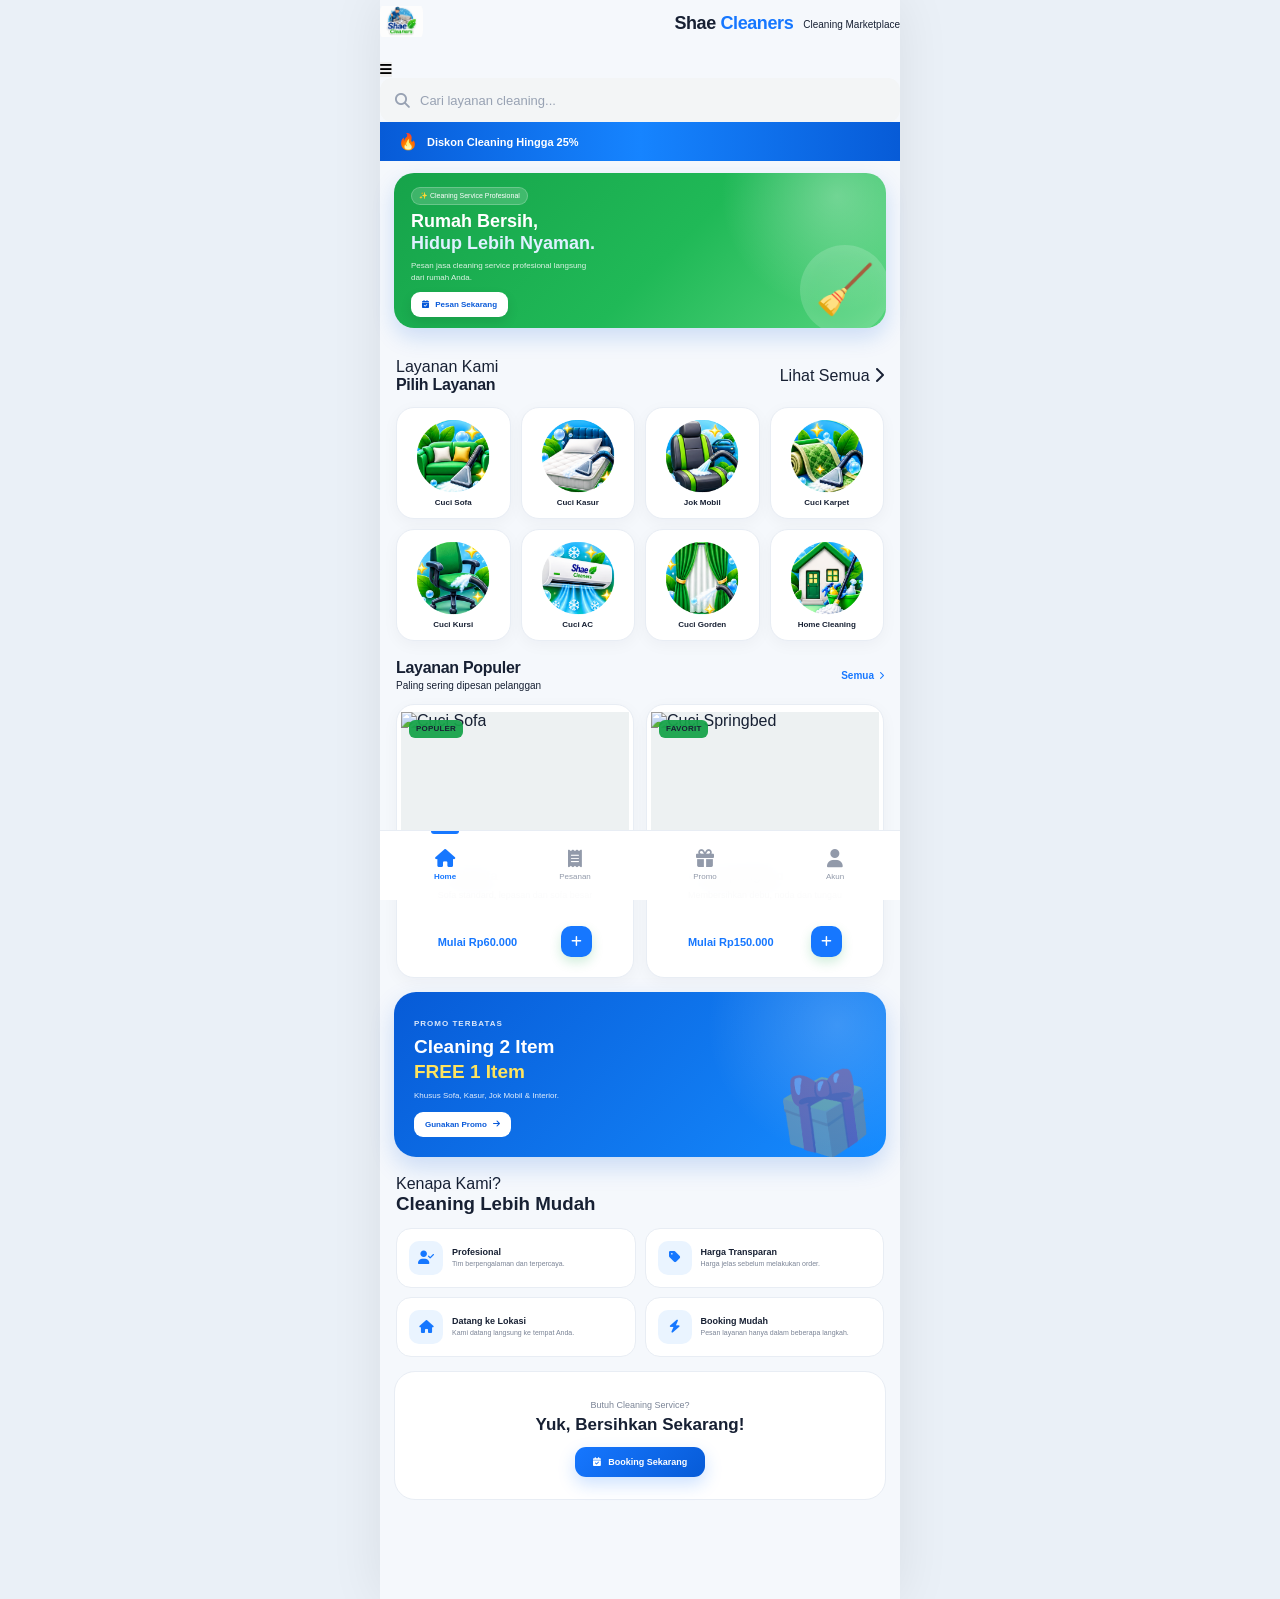
==== commit d983866f: "Update index.html" ====
--- a/index.html
+++ b/index.html
@@ -43,20 +43,15 @@
          HEADER
     ========================== -->
     <header class="header">
-
-        <div class="header-left">
-
-            <div class="logo">
-                <span>S</span>
-            </div>
-
+        <div class="header-top">
             <div class="brand">
-                <h1>Shae <b>Cleaners</b></h1>
-                <p>Cleaning Service</p>
-            </div>
-
-        </div>
-
+                <span><img src="assets/logo/logoshae.png" alt="Shae Cleaners"></span>
+            </div>
+            <div class="brand">
+                <h1>Shae <span>Cleaners</span></h1>
+        <small>Cleaning Marketplace</small>
+            </div>
+        </div>
         <button class="menu-btn" id="menuBtn" aria-label="Menu">
             <i class="fa-solid fa-bars"></i>
         </button>
--- a/css/style.css
+++ b/css/style.css
@@ -65,79 +65,144 @@
 }
 
 
-/* =====================================================
-   HEADER
-===================================================== */
-
-.header {
-    height: 72px;
-    background: var(--white);
-    display: flex;
-    align-items: center;
-    justify-content: space-between;
-    padding: 0 18px;
-    position: sticky;
-    top: 0;
-    z-index: 1000;
-    border-bottom: 1px solid rgba(0, 0, 0, 0.04);
-}
-
-.header-left {
-    display: flex;
-    align-items: center;
-    gap: 11px;
-}
-
-.logo {
-    width: 43px;
-    height: 43px;
-    border-radius: 14px;
-    display: flex;
-    justify-content: center;
-    align-items: center;
-    background: linear-gradient(145deg, #2490ff, #075bd7);
-    box-shadow: 0 6px 14px rgba(22, 119, 255, 0.25);
-}
-
-.logo span {
-    color: white;
-    font-size: 24px;
-    font-weight: 700;
-    font-style: italic;
-}
+/* =========================================================
+   HEADER TOP
+========================================================= */
+
+.header-top {
+
+  display: flex;
+
+  align-items: center;
+
+  justify-content: space-between;
+
+  gap: 12px;
+
+  margin-bottom: 13px;
+
+}
+
+
+/* =========================================================
+   BRAND
+========================================================= */
+
+.brand {
+
+  display: flex;
+
+  align-items: center;
+
+  gap: 10px;
+
+}
+
+
+.brand img {
+
+  width: 43px;
+
+  height: 43px;
+
+  object-fit: contain;
+
+  border-radius: 12px;
+
+}
+
 
 .brand h1 {
-    font-size: 17px;
-    line-height: 20px;
-    font-weight: 600;
-    color: var(--text);
-}
-
-.brand h1 b {
-    color: var(--primary);
-}
-
-.brand p {
-    color: var(--muted);
-    font-size: 9px;
-    letter-spacing: 0.7px;
-}
-
-.menu-btn {
-    width: 42px;
-    height: 42px;
-    border-radius: 13px;
-    background: var(--primary-light);
-    color: var(--primary);
-    font-size: 19px;
-    display: flex;
-    align-items: center;
-    justify-content: center;
-    transition: 0.2s;
-}
-
-.menu-btn:active {
-    transform: scale(0.92);
+
+  font-size: 18px;
+
+  font-weight: 800;
+
+  line-height: 1.1;
+
+  letter-spacing: -0.4px;
+
+}
+
+
+.brand h1 span {
+
+  color: var(--primary);
+
+}
+
+
+.brand small {
+
+  display: block;
+
+  margin-top: 3px;
+
+  color: var(--text-soft);
+
+  font-size: 10px;
+
+  font-weight: 500;
+
+}
+
+
+/* =========================================================
+   NOTIFICATION
+========================================================= */
+
+.notification-btn {
+
+  position: relative;
+
+  width: 40px;
+
+  height: 40px;
+
+  border-radius: 50%;
+
+  background: #f4f6f7;
+
+  color: #344054;
+
+  display: flex;
+
+  align-items: center;
+
+  justify-content: center;
+
+  font-size: 17px;
+
+  transition: 0.2s ease;
+
+}
+
+
+.notification-btn:active {
+
+  transform: scale(0.92);
+
+}
+
+
+.notification-dot {
+
+  position: absolute;
+
+  top: 8px;
+
+  right: 8px;
+
+  width: 7px;
+
+  height: 7px;
+
+  border-radius: 50%;
+
+  background: var(--danger);
+
+  border: 2px solid white;
+
 }
 
 /* =========================================================
@@ -212,6 +277,37 @@
 .search-box input::placeholder {
 
   color: #98a2b3;
+
+}
+/* =========================================================
+   PROMO SECTION
+========================================================= */
+
+.promo-section {
+
+  padding: 16px 16px 4px;
+
+}
+
+
+.promo-slider {
+
+  display: flex;
+
+  gap: 12px;
+
+  overflow-x: auto;
+
+  scroll-snap-type: x mandatory;
+
+  scrollbar-width: none;
+
+}
+
+
+.promo-slider::-webkit-scrollbar {
+
+  display: none;
 
 }
 /* =====================================================
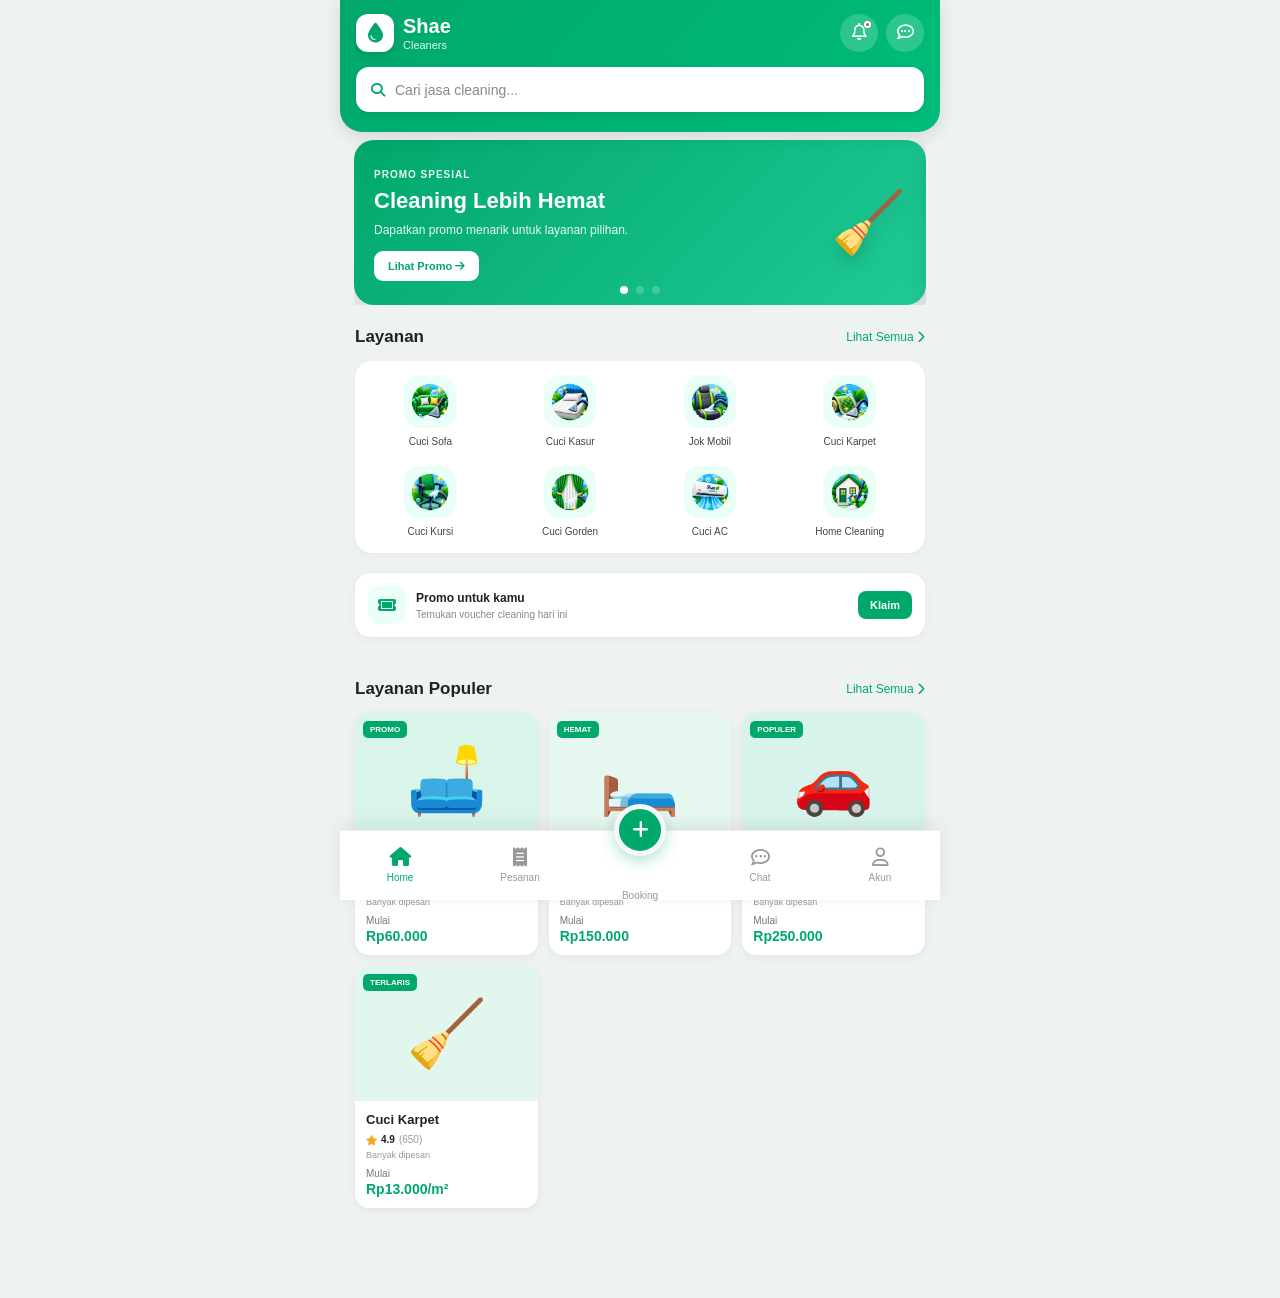
==== commit 3d2a80da: "Add files via upload" ====
--- a/index.html
+++ b/index.html
@@ -1,550 +1,470 @@
-<!DOCTYPE html>
-<html lang="id">
-<head>
-    <meta charset="UTF-8">
-
-    <meta name="viewport"
-          content="width=device-width, initial-scale=1.0,
-                   maximum-scale=1.0, user-scalable=no">
-
-    <meta name="theme-color" content="#1976D2">
-
-    <meta name="description"
-          content="Shae Cleaners - Jasa cleaning service profesional untuk sofa, kasur, jok mobil, karpet dan rumah.">
-
-    <title>Shae Cleaners</title>
-
-    <!-- PWA -->
-    <link rel="manifest" href="manifest.json">
-
-    <!-- CSS -->
-    <link rel="stylesheet" href="css/style.css">
-
-    <!-- Font -->
-    <link rel="preconnect" href="https://fonts.googleapis.com">
-    <link rel="preconnect" href="https://fonts.gstatic.com" crossorigin>
-
-    <link href="https://fonts.googleapis.com/css2?family=Poppins:wght@400;500;600;700&display=swap"
-          rel="stylesheet">
-
-    <!-- Icons -->
-    <link rel="stylesheet"
-          href="https://cdnjs.cloudflare.com/ajax/libs/font-awesome/6.5.2/css/all.min.css">
-</head>
-
-<body>
-
-<!-- =========================
-     APP
-========================= -->
-<div class="app">
-
-    <!-- =========================
-         HEADER
-    ========================== -->
-    <header class="header">
-        <div class="header-top">
-            <div class="brand">
-                <span><img src="assets/logo/logoshae.png" alt="Shae Cleaners"></span>
-            </div>
-            <div class="brand">
-                <h1>Shae <span>Cleaners</span></h1>
-        <small>Cleaning Marketplace</small>
-            </div>
-        </div>
-        <button class="menu-btn" id="menuBtn" aria-label="Menu">
-            <i class="fa-solid fa-bars"></i>
-        </button>
-<!-- SEARCH -->
-  <div class="search-box">
-    <i class="fa-solid fa-magnifying-glass"></i>
-    <input
-      type="search"
-      id="searchInput"
-      placeholder="Cari layanan cleaning..."
-      autocomplete="off" >
-  </div>
-    </header>
-    <!-- =========================
-         PROMO HEADER
-    ========================== -->
-    <div class="promo-bar">
-
-        <div class="promo-icon">
-            🔥
-        </div>
-
-        <div class="promo-text">
-            <span id="promoText">
-                Diskon Cleaning Hingga 25%
-            </span>
-        </div>
-
-    </div>
-
-
-    <!-- =========================
-         HERO
-    ========================== -->
-    <section class="hero">
-
-        <div class="hero-content">
-
-            <span class="hero-badge">
-                ✨ Cleaning Service Profesional
-            </span>
-
-            <h2>
-                Rumah Bersih,<br>
-                <span>Hidup Lebih Nyaman.</span>
-            </h2>
-
-            <p>
-                Pesan jasa cleaning service profesional
-                langsung dari rumah Anda.
-            </p>
-
-            <button class="btn-primary"
-                    onclick="location.href='order.html'">
-
-                <i class="fa-solid fa-calendar-check"></i>
-
-                Pesan Sekarang
-
-            </button>
-
-        </div>
-
-        <div class="hero-image">
-
-            <div class="clean-icon">
-                🧹
-            </div>
-
-            <div class="bubble bubble-1"></div>
-            <div class="bubble bubble-2"></div>
-            <div class="bubble bubble-3"></div>
-
-        </div>
-
-    </section>
-<!-- =========================
-     LAYANAN
-========================= -->
-<section class="section">
-    <div class="section-title">
-        <div>
-            <span>Layanan Kami</span>
-            <h2>Pilih Layanan</h2>
-        </div>
-        <a href="pages/order.html" class="see-all">
-            Lihat Semua
-            <i class="fa-solid fa-chevron-right"></i>
-        </a>
-
-    </div>
-    <div class="service-grid">
-
-        <!-- Cuci Sofa -->
-        <a href="pages/sofa.html" class="service-card">
-
-            <div class="service-icon">
-                <img src="assets/icons/sofa.png"
-                     alt="Cuci Sofa">
-            </div>
-
-            <span>Cuci Sofa</span>
-
-        </a>
-
-
-        <!-- Cuci Kasur -->
-        <a href="pages/kasur.html" class="service-card">
-
-            <div class="service-icon">
-                <img src="assets/icons/kasur.png"
-                     alt="Cuci Kasur">
-            </div>
-
-            <span>Cuci Kasur</span>
-
-        </a>
-
-
-        <!-- Jok Mobil -->
-        <a href="pages/jokmobil.html" class="service-card">
-
-            <div class="service-icon">
-                <img src="assets/icons/jokmobil.png"
-                     alt="Jok Mobil">
-            </div>
-
-            <span>Jok Mobil</span>
-
-        </a>
-
-
-        <!-- Karpet -->
-        <a href="pages/karpet.html" class="service-card">
-
-            <div class="service-icon">
-                <img src="assets/icons/karpet.png"
-                     alt="Cuci Karpet">
-            </div>
-
-            <span>Cuci Karpet</span>
-
-        </a>
-
-
-        <!-- Kursi -->
-        <a href="pages/kursi.html" class="service-card">
-
-            <div class="service-icon">
-                <img src="assets/icons/kursi.png"
-                     alt="Cuci Kursi">
-            </div>
-
-            <span>Cuci Kursi</span>
-
-        </a>
-
-
-        <!-- AC -->
-        <a href="pages/ac.html" class="service-card">
-
-            <div class="service-icon">
-                <img src="assets/icons/ac.png"
-                     alt="Cuci AC">
-            </div>
-
-            <span>Cuci AC</span>
-
-        </a>
-
-
-        <!-- Gorden -->
-        <a href="pages/gorden.html" class="service-card">
-
-            <div class="service-icon">
-                <img src="assets/icons/gorden.png"
-                     alt="Cuci Gorden">
-            </div>
-
-            <span>Cuci Gorden</span>
-
-        </a>
-
-
-        <!-- Home Cleaning -->
-        <a href="pages/homecleaning.html" class="service-card">
-
-            <div class="service-icon">
-                <img src="assets/icons/homecleaning.png"
-                     alt="Home Cleaning">
-            </div>
-
-            <span>Home Cleaning</span>
-
-        </a>
-
-    </div>
-</section>
-<!-- =====================================================
-     LAYANAN POPULER
-===================================================== -->
-<section class="section">
-  <div class="section-title">
-    <div>
-      <h2>Layanan Populer</h2>
-      <p>Paling sering dipesan pelanggan</p>
-    </div>
-    <button onclick="goToServices()">
-      Semua
-      <i class="fa-solid fa-chevron-right"></i>
-    </button>
-  </div>
-  <div class="service-list">
-    <!-- SOFA -->
-    <article class="service-card"
-             onclick="openService('sofa')">
-      <div class="service-image">
-        <img
-          src="assets/banner/banner1.png"
-          alt="Cuci Sofa"
-          loading="lazy"
-        >
-        <span class="service-badge">
-          POPULER
-        </span>
-      </div>
-      <div class="service-info">
-        <h3>Cuci Sofa</h3>
-        <p>
-          Sofa standard, lepasan dan sofa besar
-        </p>
-
-        <div class="service-bottom">
-
-          <strong>
-            Mulai Rp60.000
-          </strong>
-
-          <button
-            onclick="event.stopPropagation(); openService('sofa')">
-
-            <i class="fa-solid fa-plus"></i>
-
-          </button>
-
-        </div>
-
-      </div>
-
-    </article>
-
-
-
-    <!-- SPRINGBED -->
-
-    <article class="service-card"
-             onclick="openService('kasur')">
-
-      <div class="service-image">
-
-        <img
-          src="assets/banner/banner2.png"
-          alt="Cuci Springbed"
-          loading="lazy"
-        >
-
-        <span class="service-badge">
-          FAVORIT
-        </span>
-
-      </div>
-
-      <div class="service-info">
-
-        <h3>Cuci Springbed</h3>
-
-        <p>
-          Membersihkan debu, noda dan tungau
-        </p>
-
-        <div class="service-bottom">
-
-          <strong>
-            Mulai Rp150.000
-          </strong>
-
-          <button
-            onclick="event.stopPropagation(); openService('kasur')">
-
-            <i class="fa-solid fa-plus"></i>
-
-          </button>
-
-        </div>
-
-      </div>
-
-    </article>
-</div></section>
-    <!-- =========================
-         PROMO CARD
-    ========================== -->
-    <section class="promo-section">
-
-        <div class="promo-card">
-
-            <div class="promo-card-content">
-
-                <span class="promo-label">
-                    PROMO TERBATAS
-                </span>
-
-                <h3>
-                    Cleaning 2 Item<br>
-                    <strong>FREE 1 Item</strong>
-                </h3>
-
-                <p>
-                    Khusus Sofa, Kasur, Jok Mobil
-                    & Interior.
-                </p>
-
-                <button onclick="location.href='order.html'">
-
-                    Gunakan Promo
-
-                    <i class="fa-solid fa-arrow-right"></i>
-
-                </button>
-
-            </div>
-
-            <div class="promo-card-icon">
-                🎁
-            </div>
-
-        </div>
-
-    </section>
-
-
-    <!-- =========================
-         KEUNGGULAN
-    ========================== -->
-    <section class="section advantages">
-
-        <div class="section-heading">
-
-            <span>Kenapa Kami?</span>
-
-            <h3>
-                Cleaning Lebih Mudah
-            </h3>
-
-        </div>
-
-
-        <div class="advantage-list">
-
-            <div class="advantage">
-
-                <div class="advantage-icon">
-                    <i class="fa-solid fa-user-check"></i>
-                </div>
-
-                <div>
-                    <h4>Profesional</h4>
-                    <p>Tim berpengalaman dan terpercaya.</p>
-                </div>
-
-            </div>
-
-
-            <div class="advantage">
-
-                <div class="advantage-icon">
-                    <i class="fa-solid fa-tag"></i>
-                </div>
-
-                <div>
-                    <h4>Harga Transparan</h4>
-                    <p>Harga jelas sebelum melakukan order.</p>
-                </div>
-
-            </div>
-
-
-            <div class="advantage">
-
-                <div class="advantage-icon">
-                    <i class="fa-solid fa-house"></i>
-                </div>
-
-                <div>
-                    <h4>Datang ke Lokasi</h4>
-                    <p>Kami datang langsung ke tempat Anda.</p>
-                </div>
-
-            </div>
-
-
-            <div class="advantage">
-
-                <div class="advantage-icon">
-                    <i class="fa-solid fa-bolt"></i>
-                </div>
-
-                <div>
-                    <h4>Booking Mudah</h4>
-                    <p>Pesan layanan hanya dalam beberapa langkah.</p>
-                </div>
-
-            </div>
-
-        </div>
-
-    </section>
-
-
-    <!-- =========================
-         CTA
-    ========================== -->
-    <section class="cta">
-
-        <div class="cta-content">
-
-            <span>
-                Butuh Cleaning Service?
-            </span>
-
-            <h3>
-                Yuk, Bersihkan Sekarang!
-            </h3>
-
-            <button onclick="location.href='order.html'">
-
-                <i class="fa-solid fa-calendar-check"></i>
-
-                Booking Sekarang
-
-            </button>
-
-        </div>
-
-    </section>
-
-
-    <!-- =========================
-         BOTTOM NAVIGATION
-    ========================== -->
-    <nav class="bottom-nav">
-
-        <a href="index.html" class="nav-item active">
-
-            <i class="fa-solid fa-house"></i>
-
-            <span>Home</span>
-
-        </a>
-
-
-        <a href="order.html" class="nav-item">
-
-            <i class="fa-solid fa-receipt"></i>
-
-            <span>Pesanan</span>
-
-        </a>
-
-
-        <a href="promo.html" class="nav-item">
-
-            <i class="fa-solid fa-gift"></i>
-
-            <span>Promo</span>
-
-        </a>
-
-
-        <a href="akun.html" class="nav-item">
-
-            <i class="fa-solid fa-user"></i>
-
-            <span>Akun</span>
-
-        </a>
-
-    </nav>
-
-</div>
-<!-- =========================
-     JAVASCRIPT
-========================= -->
-<script src="js/app.js"></script>
-</body>
+<!DOCTYPE html>
+<html lang="id">
+<head>
+  <meta charset="UTF-8">
+  <meta name="viewport"
+        content="width=device-width, initial-scale=1.0, maximum-scale=1.0, user-scalable=no">
+
+  <meta name="theme-color" content="#00A86B">
+  <title>Shae Cleaners - Marketplace Jasa</title>
+
+  <link rel="stylesheet" href="style.css">
+
+  <!-- Font Awesome -->
+  <link rel="stylesheet"
+        href="https://cdnjs.cloudflare.com/ajax/libs/font-awesome/6.5.2/css/all.min.css">
+
+  <!-- Swiper -->
+  <link rel="stylesheet"
+        href="https://cdn.jsdelivr.net/npm/swiper@11/swiper-bundle.min.css">
+</head>
+
+<body>
+
+<!-- ================= HEADER ================= -->
+<header class="app-header">
+
+  <div class="header-top">
+
+    <div class="brand">
+      <div class="brand-icon">
+        <i class="fa-solid fa-droplet"></i>
+      </div>
+
+      <div class="brand-text">
+        <strong>Shae</strong>
+        <span>Cleaners</span>
+      </div>
+    </div>
+
+    <div class="header-actions">
+
+      <button onclick="openNotifications()" aria-label="Notifikasi">
+        <i class="fa-regular fa-bell"></i>
+        <span class="notification-dot"></span>
+      </button>
+
+      <button onclick="openChat()" aria-label="Chat">
+        <i class="fa-regular fa-comment-dots"></i>
+      </button>
+
+    </div>
+
+  </div>
+
+  <!-- SEARCH -->
+  <div class="search-box" onclick="goSearch()">
+    <i class="fa-solid fa-magnifying-glass"></i>
+    <span>Cari jasa cleaning...</span>
+  </div>
+
+</header>
+
+
+<!-- ================= HERO SLIDER ================= -->
+<section class="hero-wrapper">
+
+  <div class="swiper heroSwiper">
+
+    <div class="swiper-wrapper">
+
+      <div class="swiper-slide">
+        <div class="hero-card hero-one">
+
+          <div class="hero-content">
+            <small>PROMO SPESIAL</small>
+
+            <h2>
+              Cleaning Lebih Hemat
+            </h2>
+
+            <p>
+              Dapatkan promo menarik untuk layanan pilihan.
+            </p>
+
+            <button onclick="goPromo()">
+              Lihat Promo
+              <i class="fa-solid fa-arrow-right"></i>
+            </button>
+          </div>
+
+          <div class="hero-image">
+            🧹
+          </div>
+
+        </div>
+      </div>
+
+
+      <div class="swiper-slide">
+        <div class="hero-card hero-two">
+
+          <div class="hero-content">
+            <small>SOFA & KASUR</small>
+
+            <h2>
+              Rumah Bersih,
+              Hati Tenang
+            </h2>
+
+            <p>
+              Booking cleaning service dengan mudah.
+            </p>
+
+            <button onclick="goOrder('Sofa')">
+              Pesan Sekarang
+            </button>
+          </div>
+
+          <div class="hero-image">
+            🛋️
+          </div>
+
+        </div>
+      </div>
+
+
+      <div class="swiper-slide">
+        <div class="hero-card hero-three">
+
+          <div class="hero-content">
+            <small>BOOKING ONLINE</small>
+
+            <h2>
+              Pesan Jasa
+              Sekarang
+            </h2>
+
+            <p>
+              Pilih layanan, jadwal dan alamat Anda.
+            </p>
+
+            <button onclick="goOrder()">
+              Mulai Booking
+            </button>
+          </div>
+
+          <div class="hero-image">
+            ✨
+          </div>
+
+        </div>
+      </div>
+
+    </div>
+
+    <div class="swiper-pagination"></div>
+
+  </div>
+
+</section>
+
+
+<!-- ================= QUICK MENU ================= -->
+<section class="quick-section">
+
+  <div class="section-title">
+    <h3>Layanan</h3>
+    <button onclick="goAllServices()">
+      Lihat Semua
+      <i class="fa-solid fa-chevron-right"></i>
+    </button>
+  </div>
+
+
+  <div class="service-grid">
+
+    <div class="service-item" onclick="goOrder('Sofa')">
+      <div class="service-icon">
+        <img src="assets/icons/sofa.png" alt="Cuci Sofa">
+      </div>
+      <span>Cuci Sofa</span>
+    </div>
+
+
+    <div class="service-item" onclick="goOrder('Kasur')">
+      <div class="service-icon">
+        <img src="assets/icons/kasur.png" alt="Cuci Kasur">
+      </div>
+      <span>Cuci Kasur</span>
+    </div>
+
+
+    <div class="service-item" onclick="goOrder('Jok Mobil')">
+      <div class="service-icon">
+        <img src="assets/icons/jokmobil.png" alt="Jok Mobil">
+      </div>
+      <span>Jok Mobil</span>
+    </div>
+
+
+    <div class="service-item" onclick="goOrder('Karpet')">
+      <div class="service-icon">
+        <img src="assets/icons/karpet.png" alt="Cuci Karpet">
+      </div>
+      <span>Cuci Karpet</span>
+    </div>
+
+
+    <div class="service-item" onclick="goOrder('Kursi')">
+      <div class="service-icon">
+        <img src="assets/icons/kursi.png" alt="Cuci Kursi">
+      </div>
+      <span>Cuci Kursi</span>
+    </div>
+
+
+    <div class="service-item" onclick="goOrder('Gorden')">
+      <div class="service-icon">
+        <img src="assets/icons/gorden.png" alt="Cuci Gorden">
+      </div>
+      <span>Cuci Gorden</span>
+    </div>
+
+
+    <div class="service-item" onclick="goOrder('AC')">
+      <div class="service-icon">
+        <img src="assets/icons/ac.png" alt="Cuci AC">
+      </div>
+      <span>Cuci AC</span>
+    </div>
+
+
+    <div class="service-item" onclick="goOrder('Home Cleaning')">
+      <div class="service-icon">
+        <img src="assets/icons/homecleaning.png" alt="Home Cleaning">
+      </div>
+      <span>Home Cleaning</span>
+    </div>
+
+  </div>
+
+</section>
+
+
+<!-- ================= PROMO STRIP ================= -->
+<section class="promo-strip">
+
+  <div class="promo-icon">
+    <i class="fa-solid fa-ticket"></i>
+  </div>
+
+  <div class="promo-info">
+    <strong>Promo untuk kamu</strong>
+    <span>Temukan voucher cleaning hari ini</span>
+  </div>
+
+  <button onclick="goPromo()">
+    Klaim
+  </button>
+
+</section>
+
+
+<!-- ================= POPULAR ================= -->
+<section class="popular-section">
+
+  <div class="section-title">
+    <h3>Layanan Populer</h3>
+
+    <button onclick="goAllServices()">
+      Lihat Semua
+      <i class="fa-solid fa-chevron-right"></i>
+    </button>
+  </div>
+
+
+  <div class="popular-list">
+
+    <!-- CARD 1 -->
+    <article class="service-card"
+             onclick="goOrder('Sofa')">
+
+      <div class="card-image sofa-image">
+        <span class="badge">PROMO</span>
+        <span class="image-emoji">🛋️</span>
+      </div>
+
+      <div class="card-body">
+
+        <h4>Cuci Sofa</h4>
+
+        <div class="rating">
+          <i class="fa-solid fa-star"></i>
+          <strong>4.9</strong>
+          <span>(1.2rb)</span>
+        </div>
+
+        <p class="sold">
+          Banyak dipesan
+        </p>
+
+        <div class="price">
+          Mulai <strong>Rp60.000</strong>
+        </div>
+
+      </div>
+
+    </article>
+
+
+    <!-- CARD 2 -->
+    <article class="service-card"
+             onclick="goOrder('Kasur')">
+
+      <div class="card-image bed-image">
+        <span class="badge">HEMAT</span>
+        <span class="image-emoji">🛏️</span>
+      </div>
+
+      <div class="card-body">
+
+        <h4>Cuci Kasur</h4>
+
+        <div class="rating">
+          <i class="fa-solid fa-star"></i>
+          <strong>4.9</strong>
+          <span>(980)</span>
+        </div>
+
+        <p class="sold">
+          Banyak dipesan
+        </p>
+
+        <div class="price">
+          Mulai <strong>Rp150.000</strong>
+        </div>
+
+      </div>
+
+    </article>
+
+
+    <!-- CARD 3 -->
+    <article class="service-card"
+             onclick="goOrder('Jok Mobil')">
+
+      <div class="card-image car-image">
+        <span class="badge">POPULER</span>
+        <span class="image-emoji">🚗</span>
+      </div>
+
+      <div class="card-body">
+
+        <h4>Cuci Jok Mobil</h4>
+
+        <div class="rating">
+          <i class="fa-solid fa-star"></i>
+          <strong>4.8</strong>
+          <span>(760)</span>
+        </div>
+
+        <p class="sold">
+          Banyak dipesan
+        </p>
+
+        <div class="price">
+          Mulai <strong>Rp250.000</strong>
+        </div>
+
+      </div>
+
+    </article>
+
+
+    <!-- CARD 4 -->
+    <article class="service-card"
+             onclick="goOrder('Karpet')">
+
+      <div class="card-image carpet-image">
+        <span class="badge">TERLARIS</span>
+        <span class="image-emoji">🧹</span>
+      </div>
+
+      <div class="card-body">
+
+        <h4>Cuci Karpet</h4>
+
+        <div class="rating">
+          <i class="fa-solid fa-star"></i>
+          <strong>4.9</strong>
+          <span>(650)</span>
+        </div>
+
+        <p class="sold">
+          Banyak dipesan
+        </p>
+
+        <div class="price">
+          Mulai <strong>Rp13.000/m²</strong>
+        </div>
+
+      </div>
+
+    </article>
+
+  </div>
+
+</section>
+
+
+<!-- ================= BOTTOM NAV ================= -->
+<nav class="bottom-nav">
+
+  <button class="nav-item active"
+          onclick="goHome()">
+
+    <i class="fa-solid fa-house"></i>
+    <span>Home</span>
+
+  </button>
+
+
+  <button class="nav-item"
+          onclick="goOrder()">
+
+    <i class="fa-solid fa-receipt"></i>
+    <span>Pesanan</span>
+
+  </button>
+
+
+  <button class="nav-item center-button"
+          onclick="goOrder()">
+
+    <div class="order-button">
+      <i class="fa-solid fa-plus"></i>
+    </div>
+
+    <span>Booking</span>
+
+  </button>
+
+
+  <button class="nav-item"
+          onclick="openChat()">
+
+    <i class="fa-regular fa-comment-dots"></i>
+    <span>Chat</span>
+
+  </button>
+
+
+  <button class="nav-item"
+          onclick="goAccount()">
+
+    <i class="fa-regular fa-user"></i>
+    <span>Akun</span>
+
+  </button>
+
+</nav>
+
+
+<!-- Swiper -->
+<script src="https://cdn.jsdelivr.net/npm/swiper@11/swiper-bundle.min.js"></script>
+
+<script src="app.js"></script>
+
+</body>
 </html>
--- a/style.css
+++ b/style.css
@@ -0,0 +1,771 @@
+* {
+  margin: 0;
+  padding: 0;
+  box-sizing: border-box;
+}
+
+:root {
+  --green: #00a86b;
+  --green-dark: #008f5a;
+  --green-light: #eafff5;
+  --text: #202124;
+  --muted: #777;
+  --white: #ffffff;
+  --bg: #f5f7f8;
+  --border: #eeeeee;
+}
+
+html {
+  scroll-behavior: smooth;
+}
+
+body {
+  font-family: Arial, Helvetica, sans-serif;
+  background: var(--bg);
+  color: var(--text);
+  padding-bottom: 90px;
+}
+
+
+/* ================= HEADER ================= */
+
+.app-header {
+  position: sticky;
+  top: 0;
+  z-index: 1000;
+
+  padding: 14px 16px 20px;
+
+  background: linear-gradient(
+    135deg,
+    #00a86b,
+    #00bd79
+  );
+
+  border-radius: 0 0 22px 22px;
+
+  box-shadow: 0 4px 18px rgba(0, 0, 0, .12);
+}
+
+
+.header-top {
+  display: flex;
+  justify-content: space-between;
+  align-items: center;
+}
+
+
+.brand {
+  display: flex;
+  align-items: center;
+  gap: 9px;
+}
+
+
+.brand-icon {
+  width: 38px;
+  height: 38px;
+
+  display: flex;
+  align-items: center;
+  justify-content: center;
+
+  background: white;
+  color: var(--green);
+
+  border-radius: 12px;
+
+  font-size: 20px;
+
+  box-shadow: 0 4px 10px rgba(0,0,0,.12);
+}
+
+
+.brand-text {
+  display: flex;
+  flex-direction: column;
+  line-height: 1;
+}
+
+
+.brand-text strong {
+  font-size: 20px;
+  color: white;
+}
+
+
+.brand-text span {
+  color: rgba(255,255,255,.9);
+  font-size: 11px;
+  margin-top: 4px;
+}
+
+
+.header-actions {
+  display: flex;
+  gap: 8px;
+}
+
+
+.header-actions button {
+  position: relative;
+
+  width: 38px;
+  height: 38px;
+
+  border: none;
+  border-radius: 50%;
+
+  background: rgba(255,255,255,.18);
+  color: white;
+
+  font-size: 17px;
+
+  cursor: pointer;
+}
+
+
+.notification-dot {
+  position: absolute;
+
+  width: 7px;
+  height: 7px;
+
+  background: #ff3b30;
+
+  border: 2px solid white;
+  border-radius: 50%;
+
+  top: 7px;
+  right: 7px;
+}
+
+
+/* ================= SEARCH ================= */
+
+.search-box {
+  margin-top: 15px;
+
+  height: 45px;
+
+  display: flex;
+  align-items: center;
+  gap: 10px;
+
+  padding: 0 15px;
+
+  background: white;
+
+  border-radius: 13px;
+
+  color: #888;
+
+  font-size: 14px;
+
+  box-shadow: 0 3px 10px rgba(0,0,0,.08);
+
+  cursor: pointer;
+}
+
+
+.search-box i {
+  color: var(--green);
+}
+
+
+/* ================= HERO ================= */
+
+.hero-wrapper {
+  position: relative;
+
+  margin-top: -4px;
+  padding: 12px 14px 0;
+
+  z-index: 10;
+}
+
+
+.heroSwiper {
+  width: 100%;
+}
+
+
+.hero-card {
+  min-height: 165px;
+
+  border-radius: 20px;
+
+  overflow: hidden;
+
+  padding: 20px;
+
+  display: flex;
+  justify-content: space-between;
+  align-items: center;
+
+  box-shadow: 0 8px 22px rgba(0,0,0,.12);
+}
+
+
+.hero-one {
+  background: linear-gradient(
+    135deg,
+    #00a86b,
+    #20c997
+  );
+}
+
+
+.hero-two {
+  background: linear-gradient(
+    135deg,
+    #087f5b,
+    #20c997
+  );
+}
+
+
+.hero-three {
+  background: linear-gradient(
+    135deg,
+    #008f5a,
+    #12b886
+  );
+}
+
+
+.hero-content {
+  width: 70%;
+  color: white;
+}
+
+
+.hero-content small {
+  font-size: 10px;
+  font-weight: bold;
+
+  letter-spacing: 1px;
+
+  opacity: .9;
+}
+
+
+.hero-content h2 {
+  font-size: 22px;
+  line-height: 1.2;
+
+  margin: 6px 0;
+}
+
+
+.hero-content p {
+  font-size: 12px;
+
+  line-height: 1.5;
+
+  opacity: .9;
+
+  margin-bottom: 12px;
+}
+
+
+.hero-content button {
+  border: none;
+
+  padding: 9px 14px;
+
+  border-radius: 9px;
+
+  background: white;
+  color: var(--green);
+
+  font-size: 11px;
+  font-weight: bold;
+
+  cursor: pointer;
+}
+
+
+.hero-image {
+  font-size: 60px;
+
+  filter: drop-shadow(
+    0 8px 8px rgba(0,0,0,.15)
+  );
+}
+
+
+/* swiper dots */
+
+.swiper-pagination {
+  bottom: 7px !important;
+}
+
+.swiper-pagination-bullet {
+  background: white !important;
+  opacity: .6;
+}
+
+.swiper-pagination-bullet-active {
+  opacity: 1;
+}
+
+
+/* ================= SECTION ================= */
+
+.quick-section,
+.popular-section {
+  padding: 22px 15px 0;
+}
+
+
+.section-title {
+  display: flex;
+
+  justify-content: space-between;
+  align-items: center;
+
+  margin-bottom: 14px;
+}
+
+
+.section-title h3 {
+  font-size: 17px;
+}
+
+
+.section-title button {
+  border: none;
+
+  background: transparent;
+
+  color: var(--green);
+
+  font-size: 12px;
+
+  cursor: pointer;
+}
+
+
+/* ================= GRID ================= */
+
+.service-grid {
+  background: white;
+
+  border-radius: 17px;
+
+  padding: 15px 8px;
+
+  display: grid;
+
+  grid-template-columns: repeat(4, 1fr);
+
+  gap: 18px 5px;
+
+  box-shadow: 0 2px 10px rgba(0,0,0,.04);
+}
+
+
+.service-item {
+  display: flex;
+
+  flex-direction: column;
+
+  align-items: center;
+
+  text-align: center;
+
+  cursor: pointer;
+}
+
+
+.service-icon {
+  width: 52px;
+  height: 52px;
+
+  border-radius: 15px;
+
+  background: var(--green-light);
+
+  display: flex;
+
+  justify-content: center;
+  align-items: center;
+
+  margin-bottom: 7px;
+
+  transition: .2s;
+}
+
+
+.service-icon img {
+  width: 38px;
+  height: 38px;
+
+  object-fit: contain;
+}
+
+
+.service-item:active .service-icon {
+  transform: scale(.9);
+}
+
+
+.service-item span {
+  font-size: 10px;
+
+  line-height: 1.3;
+
+  color: #444;
+}
+
+
+/* ================= PROMO ================= */
+
+.promo-strip {
+  margin: 20px 15px;
+
+  background: white;
+
+  border-radius: 15px;
+
+  padding: 13px;
+
+  display: flex;
+
+  align-items: center;
+
+  gap: 10px;
+
+  box-shadow: 0 2px 10px rgba(0,0,0,.05);
+}
+
+
+.promo-icon {
+  width: 38px;
+  height: 38px;
+
+  border-radius: 11px;
+
+  display: flex;
+
+  align-items: center;
+  justify-content: center;
+
+  background: var(--green-light);
+
+  color: var(--green);
+}
+
+
+.promo-info {
+  flex: 1;
+
+  display: flex;
+
+  flex-direction: column;
+
+  gap: 4px;
+}
+
+
+.promo-info strong {
+  font-size: 12px;
+}
+
+
+.promo-info span {
+  color: #888;
+
+  font-size: 10px;
+}
+
+
+.promo-strip button {
+  border: none;
+
+  background: var(--green);
+
+  color: white;
+
+  padding: 8px 12px;
+
+  border-radius: 8px;
+
+  font-size: 11px;
+
+  font-weight: bold;
+}
+
+
+/* ================= POPULAR ================= */
+
+.popular-list {
+  display: grid;
+
+  grid-template-columns: repeat(2, 1fr);
+
+  gap: 11px;
+}
+
+
+.service-card {
+  background: white;
+
+  border-radius: 14px;
+
+  overflow: hidden;
+
+  cursor: pointer;
+
+  box-shadow: 0 2px 9px rgba(0,0,0,.06);
+
+  transition: transform .2s;
+}
+
+
+.service-card:active {
+  transform: scale(.97);
+}
+
+
+.card-image {
+  height: 135px;
+
+  position: relative;
+
+  display: flex;
+
+  justify-content: center;
+  align-items: center;
+}
+
+
+.sofa-image {
+  background: #d9f5e9;
+}
+
+
+.bed-image {
+  background: #e6f7ef;
+}
+
+
+.car-image {
+  background: #d8f3eb;
+}
+
+
+.carpet-image {
+  background: #e1f6ed;
+}
+
+
+.image-emoji {
+  font-size: 65px;
+}
+
+
+.badge {
+  position: absolute;
+
+  top: 8px;
+  left: 8px;
+
+  padding: 4px 7px;
+
+  border-radius: 5px;
+
+  background: var(--green);
+
+  color: white;
+
+  font-size: 8px;
+
+  font-weight: bold;
+}
+
+
+.card-body {
+  padding: 11px;
+}
+
+
+.card-body h4 {
+  font-size: 13px;
+
+  margin-bottom: 7px;
+}
+
+
+.rating {
+  display: flex;
+
+  align-items: center;
+
+  gap: 4px;
+
+  font-size: 10px;
+}
+
+
+.rating i {
+  color: #f5a623;
+}
+
+
+.rating span {
+  color: #999;
+}
+
+
+.sold {
+  color: #999;
+
+  font-size: 9px;
+
+  margin-top: 5px;
+}
+
+
+.price {
+  margin-top: 8px;
+
+  color: #777;
+
+  font-size: 10px;
+}
+
+
+.price strong {
+  display: block;
+
+  color: var(--green);
+
+  font-size: 14px;
+
+  margin-top: 2px;
+}
+
+
+/* ================= BOTTOM NAV ================= */
+
+.bottom-nav {
+  position: fixed;
+
+  bottom: 0;
+  left: 0;
+  right: 0;
+
+  height: 70px;
+
+  background: white;
+
+  display: flex;
+
+  justify-content: space-around;
+  align-items: center;
+
+  border-top: 1px solid #eee;
+
+  box-shadow: 0 -4px 18px rgba(0,0,0,.08);
+
+  z-index: 2000;
+}
+
+
+.nav-item {
+  width: 20%;
+
+  border: none;
+
+  background: transparent;
+
+  color: #999;
+
+  display: flex;
+
+  flex-direction: column;
+
+  align-items: center;
+
+  gap: 5px;
+
+  font-size: 10px;
+
+  cursor: pointer;
+}
+
+
+.nav-item i {
+  font-size: 19px;
+}
+
+
+.nav-item.active {
+  color: var(--green);
+}
+
+
+.center-button {
+  position: relative;
+
+  height: 70px;
+
+  justify-content: flex-end;
+}
+
+
+.order-button {
+  position: absolute;
+
+  top: -27px;
+
+  width: 52px;
+  height: 52px;
+
+  border-radius: 50%;
+
+  background: var(--green);
+
+  color: white;
+
+  display: flex;
+
+  align-items: center;
+  justify-content: center;
+
+  border: 5px solid var(--bg);
+
+  font-size: 20px;
+
+  box-shadow: 0 5px 15px rgba(0,168,107,.3);
+}
+
+
+.center-button span {
+  margin-top: 29px;
+}
+
+
+/* ================= RESPONSIVE ================= */
+
+@media (min-width: 600px) {
+
+  body {
+    max-width: 600px;
+    margin: auto;
+    background: #eef2f1;
+  }
+
+  .bottom-nav {
+    max-width: 600px;
+    left: 50%;
+    transform: translateX(-50%);
+  }
+
+  .popular-list {
+    grid-template-columns: repeat(3, 1fr);
+  }
+
+}
